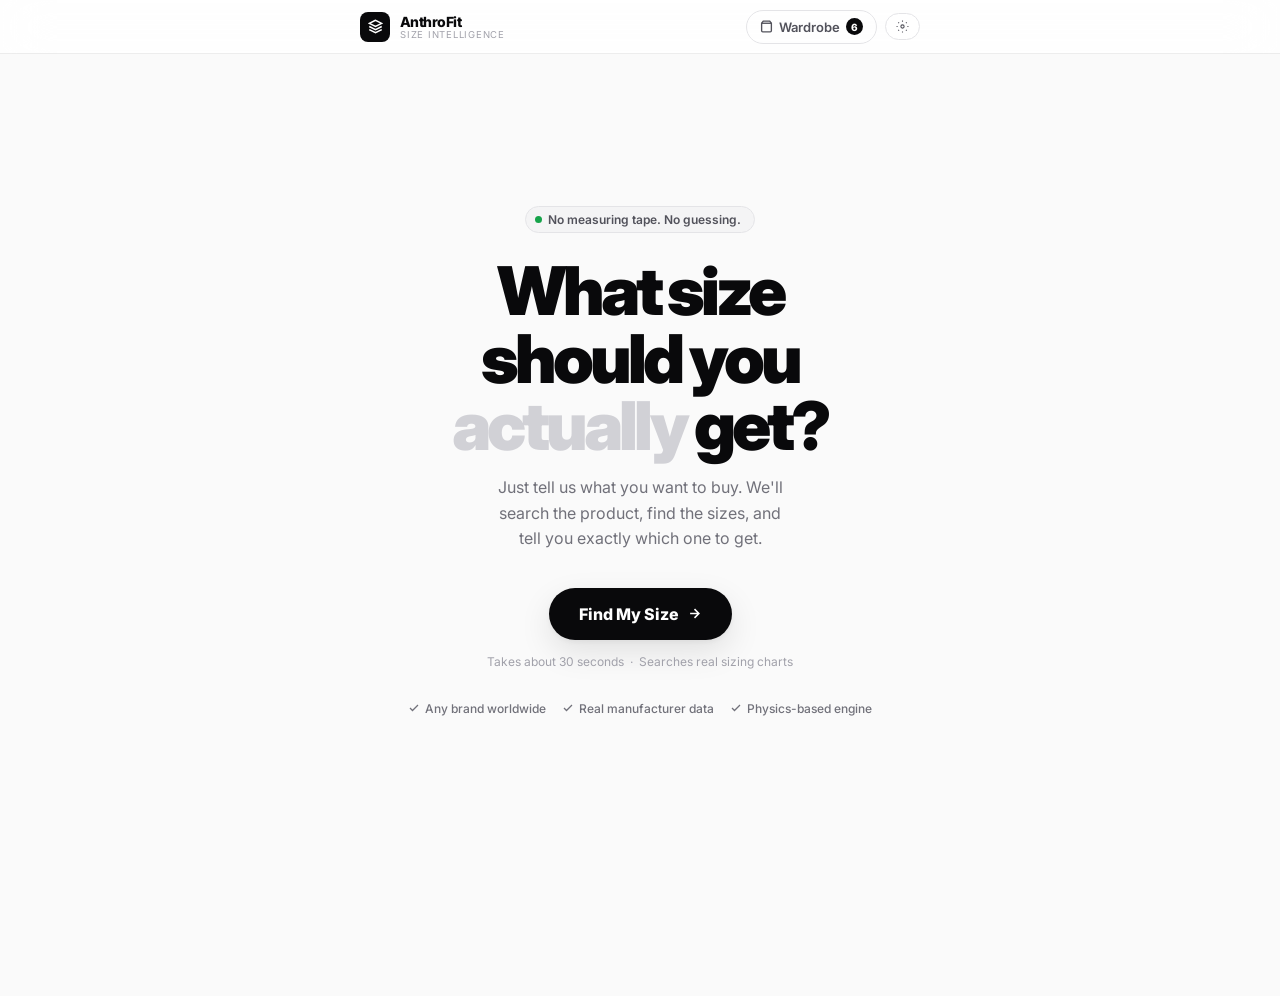
==== templates/questionnaire.html @ 0d57e8f5 "gg" ====
<!DOCTYPE html>
<html lang="en">
<head>
<meta charset="UTF-8">
<meta name="viewport" content="width=device-width,initial-scale=1,viewport-fit=cover">
<meta name="theme-color" content="#ffffff">
<title>AnthroFit</title>
<link rel="preconnect" href="https://fonts.googleapis.com">
<link rel="preconnect" href="https://fonts.gstatic.com" crossorigin>
<link href="https://fonts.googleapis.com/css2?family=Inter:opsz,wght@14..32,300;14..32,400;14..32,500;14..32,600;14..32,700;14..32,800;14..32,900&display=swap" rel="stylesheet">
<style>
/* ================================================================
   TOKENS
================================================================ */
:root {
  --w: #fff; --b: #09090b;
  --g50:#fafafa; --g100:#f4f4f5; --g150:#ebebed; --g200:#e4e4e7;
  --g300:#d1d1d6; --g400:#a1a1aa; --g500:#71717a;
  --g600:#52525b; --g700:#3f3f46; --g800:#27272a; --g900:#18181b;
  --green:#16a34a; --g50g:#f0fdf4; --g200g:#bbf7d0;
  --amber:#d97706; --g50a:#fffbeb;
  --red:#dc2626;   --g50r:#fef2f2;
  --blue:#2563eb;  --g50b:#eff6ff;
  --r4:4px; --r8:8px; --r12:12px; --r16:16px; --r20:20px; --r28:28px; --rpill:9999px;
  --sh1:0 1px 3px rgba(0,0,0,.06),0 1px 2px rgba(0,0,0,.04);
  --sh2:0 4px 12px rgba(0,0,0,.07),0 1px 3px rgba(0,0,0,.04);
  --sh3:0 12px 32px rgba(0,0,0,.1),0 2px 6px rgba(0,0,0,.05);
  --sh4:0 24px 56px rgba(0,0,0,.14),0 4px 12px rgba(0,0,0,.07);
  --ea:cubic-bezier(.4,0,.2,1);
  --spring:cubic-bezier(.34,1.56,.64,1);
}

/* ================================================================
   RESET
================================================================ */
*,*::before,*::after{box-sizing:border-box;margin:0;padding:0}
html{font-size:16px;height:100%}
body{
  font-family:'Inter',-apple-system,sans-serif;
  background:var(--g50); color:var(--b);
  -webkit-font-smoothing:antialiased; min-height:100%;
  overscroll-behavior:none; overflow-x:hidden;
}
button,input,select,textarea{font-family:inherit}

/* ================================================================
   NAV — ghost glass
================================================================ */
.nav{
  position:sticky;top:0;z-index:80;
  background:rgba(255,255,255,.82);
  backdrop-filter:saturate(200%) blur(24px);
  -webkit-backdrop-filter:saturate(200%) blur(24px);
  border-bottom:1px solid rgba(0,0,0,.07);
  height:54px; display:flex; align-items:center; padding:0 20px;
}
.nav-inner{width:100%;max-width:560px;margin:0 auto;display:flex;align-items:center;justify-content:space-between}
.brand{display:flex;align-items:center;gap:10px;cursor:pointer;-webkit-tap-highlight-color:transparent}
.brand-mark{
  width:30px;height:30px;background:var(--b);border-radius:8px;
  display:grid;place-items:center;
}
.brand-name{font-weight:800;font-size:14px;letter-spacing:-.04em;color:var(--b)}
.brand-sub{font-size:9.5px;color:var(--g400);letter-spacing:.08em;text-transform:uppercase;margin-top:-1px}

.nav-right{display:flex;align-items:center;gap:8px}
.btn-wardrobe{
  display:flex;align-items:center;gap:6px;height:34px;padding:0 13px;
  background:transparent;border:1px solid var(--g200);border-radius:var(--rpill);
  font-size:13px;font-weight:600;color:var(--g600);cursor:pointer;
  transition:all .14s;
}
.btn-wardrobe:hover{border-color:var(--g400);color:var(--b);background:var(--g50)}
.w-count{
  min-width:17px;height:17px;padding:0 5px;background:var(--b);color:#fff;
  border-radius:var(--rpill);font-size:10px;font-weight:800;
  display:inline-flex;align-items:center;justify-content:center;
}

/* ================================================================
   SLIDE ENGINE — horizontal push transitions
================================================================ */
.flow{
  position:relative; overflow:hidden;
  min-height:calc(100dvh - 54px);
}
.slide{
  position:absolute; inset:0;
  overflow-y:auto; overflow-x:hidden;
  padding:0 16px 96px;
  transition:transform .48s cubic-bezier(.32,.72,0,1), opacity .36s var(--ea);
  will-change:transform,opacity;
}
.slide.s-current{transform:translateX(0);opacity:1;position:relative;min-height:calc(100dvh - 54px)}
.slide.s-right  {transform:translateX(100%);opacity:0;pointer-events:none}
.slide.s-left   {transform:translateX(-28%);opacity:0;pointer-events:none}

/* Container centering */
.slide-inner{max-width:520px;margin:0 auto;padding-top:32px}

/* ================================================================
   HERO — Slide 0
================================================================ */
.hero{
  min-height:calc(100dvh - 54px);
  display:flex;flex-direction:column;
  justify-content:center;align-items:center;
  text-align:center;padding:48px 24px 80px;
}
.hero-badge{
  display:inline-flex;align-items:center;gap:6px;
  background:var(--g100);border:1px solid var(--g200);border-radius:var(--rpill);
  padding:5px 13px 5px 9px;font-size:12px;font-weight:600;color:var(--g600);
  margin-bottom:24px;
}
.hero-pulse{width:7px;height:7px;background:var(--green);border-radius:50%;animation:pulse 2s ease infinite}
@keyframes pulse{0%,100%{box-shadow:0 0 0 0 rgba(22,163,74,.4)}50%{box-shadow:0 0 0 6px rgba(22,163,74,0)}}

.hero-h{
  font-size:clamp(2.8rem,9vw,4.2rem);font-weight:900;
  letter-spacing:-.06em;line-height:1.0;color:var(--b);
  margin-bottom:16px;
}
.hero-h em{font-style:normal;color:var(--g300)}
.hero-sub{font-size:16px;color:var(--g500);line-height:1.6;max-width:300px;margin:0 auto 36px}

.btn-primary-lg{
  display:inline-flex;align-items:center;gap:8px;
  background:var(--b);color:#fff;border:none;border-radius:var(--rpill);
  padding:16px 30px;font-size:16px;font-weight:800;cursor:pointer;
  box-shadow:var(--sh3);
  transition:transform .14s var(--spring),box-shadow .14s;
}
.btn-primary-lg:hover{transform:translateY(-2px);box-shadow:var(--sh4)}
.btn-primary-lg:active{transform:scale(.97);box-shadow:var(--sh2)}

.hero-note{margin-top:14px;font-size:12px;color:var(--g400)}
.trust-row{display:flex;gap:16px;justify-content:center;margin-top:32px;flex-wrap:wrap}
.trust-item{display:flex;align-items:center;gap:5px;font-size:12px;color:var(--g500);font-weight:500}

/* ================================================================
   SECTION HEADER (no step numbers!)
================================================================ */
.sec-q{
  font-size:clamp(1.55rem,5.5vw,2rem);font-weight:800;
  letter-spacing:-.04em;line-height:1.2;color:var(--b);
  margin-bottom:8px;
}
.sec-hint{font-size:14px;color:var(--g500);line-height:1.5;margin-bottom:24px}

/* ================================================================
   INPUTS
================================================================ */
.url-wrap{position:relative;margin-bottom:12px}
.url-icon{position:absolute;left:13px;top:50%;transform:translateY(-50%);color:var(--g400);pointer-events:none}
.url-in{
  width:100%;height:52px;padding:0 44px 0 40px;
  border:1.5px solid var(--g200);border-radius:var(--r12);
  font-size:14px;color:var(--b);background:var(--w);outline:none;
  transition:border-color .14s,box-shadow .14s;
}
.url-in::placeholder{color:var(--g400)}
.url-in:focus{border-color:var(--b);box-shadow:0 0 0 3px rgba(9,9,11,.08)}
.url-clear{
  position:absolute;right:10px;top:50%;transform:translateY(-50%);
  width:26px;height:26px;background:var(--g100);border:none;border-radius:50%;
  display:none;place-items:center;cursor:pointer;color:var(--g500);
  transition:background .12s;
}
.url-clear:hover{background:var(--g200)}
.url-has-val .url-clear{display:grid}

.url-pill{
  display:none;align-items:center;gap:9px;
  background:var(--g50);border:1px solid var(--g200);border-radius:var(--r12);
  padding:10px 13px;margin-bottom:12px;
}
.url-pill.show{display:flex}
.url-fav{
  width:22px;height:22px;border-radius:6px;background:var(--g100);
  display:grid;place-items:center;font-size:13px;flex-shrink:0;overflow:hidden;
}
.url-domain{font-size:12px;font-weight:700;color:var(--b)}
.url-path{font-size:11px;color:var(--g400);white-space:nowrap;overflow:hidden;text-overflow:ellipsis}
.url-go{background:none;border:none;color:var(--blue);font-size:12px;font-weight:700;cursor:pointer;padding:0 4px;white-space:nowrap}

.field-lbl{font-size:12px;font-weight:700;color:var(--g700);margin-bottom:5px;display:block;letter-spacing:.01em}
.field-opt{font-size:11px;color:var(--g400);font-weight:500}
.lbl-row{display:flex;justify-content:space-between;align-items:center;margin-bottom:5px}

.txt-in{
  width:100%;height:46px;padding:0 13px;
  border:1.5px solid var(--g200);border-radius:var(--r8);
  font-size:14px;color:var(--b);background:var(--w);outline:none;
  transition:border-color .14s,box-shadow .14s;
}
.txt-in::placeholder{color:var(--g400)}
.txt-in:focus{border-color:var(--b);box-shadow:0 0 0 3px rgba(9,9,11,.08)}

.ig{margin-bottom:13px}
.ig2{display:grid;grid-template-columns:1fr 1fr;gap:10px;margin-bottom:13px}

/* ================================================================
   CAT + SIZE CHIPS
================================================================ */
.chip-row{display:flex;flex-wrap:wrap;gap:7px;margin-bottom:8px}
.chip{
  padding:8px 16px;border-radius:var(--rpill);
  border:1.5px solid var(--g200);background:var(--w);
  font-size:13px;font-weight:600;color:var(--g600);
  cursor:pointer;user-select:none;transition:all .12s;
  -webkit-tap-highlight-color:transparent;
}
.chip:hover{border-color:var(--g400);color:var(--b)}
.chip:active{transform:scale(.95)}
.chip.on{background:var(--b);border-color:var(--b);color:#fff}

.sz-add-row{display:flex;gap:7px;margin-top:8px}
.sz-add-in{
  flex:1;height:38px;padding:0 13px;border:1.5px solid var(--g200);
  border-radius:var(--rpill);font-size:13px;outline:none;
  transition:border-color .14s;background:var(--w);
}
.sz-add-in:focus{border-color:var(--b)}
.sz-add-btn{
  height:38px;padding:0 14px;background:var(--g100);
  border:1.5px solid var(--g200);border-radius:var(--rpill);
  font-size:13px;font-weight:700;cursor:pointer;color:var(--g700);
  transition:all .12s;white-space:nowrap;
}
.sz-add-btn:hover{border-color:var(--g400);background:var(--g150)}

/* ================================================================
   WARDROBE ANCHOR LIST — Slide 2
================================================================ */
.anchor-list{display:flex;flex-direction:column;gap:8px;margin-bottom:12px}

.anchor-card{
  display:flex;align-items:center;gap:12px;padding:14px;
  border:1.5px solid var(--g200);border-radius:var(--r16);
  background:var(--g50);cursor:pointer;position:relative;
  transition:border-color .14s,background .14s,box-shadow .14s;
  -webkit-tap-highlight-color:transparent;
}
.anchor-card:hover{border-color:var(--g400);background:var(--w)}
.anchor-card.sel{border-color:var(--b);background:var(--w);box-shadow:0 0 0 1px var(--b)}

.a-radio{
  width:20px;height:20px;border-radius:50%;border:2px solid var(--g300);
  display:grid;place-items:center;flex-shrink:0;transition:all .14s;
}
.anchor-card.sel .a-radio{background:var(--b);border-color:var(--b)}
.a-chk{display:none}
.anchor-card.sel .a-chk{display:block}

.a-info{flex:1;min-width:0}
.a-brand{font-size:10px;font-weight:700;color:var(--g400);text-transform:uppercase;letter-spacing:.05em}
.a-name{font-size:14px;font-weight:700;color:var(--b);line-height:1.3;white-space:nowrap;overflow:hidden;text-overflow:ellipsis}
.a-meta{font-size:11px;color:var(--g500);margin-top:1px}

.a-actions{display:flex;align-items:center;gap:4px;flex-shrink:0}
.a-size{
  font-size:12px;font-weight:800;padding:4px 9px;
  background:var(--g100);color:var(--g700);border-radius:6px;
  font-variant-numeric:tabular-nums;transition:all .14s;
}
.anchor-card.sel .a-size{background:var(--b);color:#fff}
.ic-btn{
  width:28px;height:28px;border-radius:var(--r8);border:none;
  background:transparent;cursor:pointer;color:var(--g400);
  display:grid;place-items:center;transition:all .14s;
}
.ic-btn:hover{background:var(--g100);color:var(--b)}
.ic-btn.del:hover{background:var(--g50r);color:var(--red)}

.add-anchor-btn{
  display:flex;align-items:center;justify-content:center;gap:8px;
  width:100%;padding:14px;border:1.5px dashed var(--g300);
  border-radius:var(--r16);background:none;cursor:pointer;
  font-size:14px;font-weight:600;color:var(--g500);
  transition:all .14s;
}
.add-anchor-btn:hover{border-color:var(--b);color:var(--b);background:var(--g50)}

.empty-closet{
  text-align:center;padding:24px 0;
}
.empty-icon{font-size:36px;margin-bottom:10px}
.empty-t{font-size:15px;font-weight:700;color:var(--g700);margin-bottom:5px}
.empty-s{font-size:13px;color:var(--g500)}

/* ================================================================
   PREFERENCE — Slide 3
================================================================ */
.pref-list{display:flex;flex-direction:column;gap:10px}
.pref-card{
  display:flex;align-items:flex-start;gap:14px;padding:18px 16px;
  border:1.5px solid var(--g200);border-radius:var(--r16);
  background:var(--g50);cursor:pointer;
  transition:all .14s; -webkit-tap-highlight-color:transparent;
}
.pref-card:hover{border-color:var(--g400);background:var(--w)}
.pref-card.sel{border-color:var(--b);background:var(--w);box-shadow:0 0 0 1px var(--b)}
.p-radio{
  width:20px;height:20px;border-radius:50%;border:2px solid var(--g300);
  flex-shrink:0;margin-top:2px;display:grid;place-items:center;
  transition:all .14s;
}
.pref-card.sel .p-radio{background:var(--b);border-color:var(--b)}
.p-dot{width:8px;height:8px;border-radius:50%;background:#fff;display:none}
.pref-card.sel .p-dot{display:block}
.p-title{font-size:15px;font-weight:800;color:var(--b);margin-bottom:4px}
.p-desc{font-size:13px;color:var(--g500);line-height:1.45}

/* ================================================================
   RESULT — Slide 4
================================================================ */
.res-card{
  background:var(--w);border:1px solid var(--g200);
  border-radius:var(--r28);box-shadow:var(--sh3);overflow:hidden;
  margin-bottom:12px;
}

.res-top{padding:26px 24px 22px;border-bottom:1px solid var(--g100)}

.res-confirm{
  display:inline-flex;align-items:center;gap:6px;
  background:var(--g50g);border:1px solid var(--g200g);border-radius:var(--rpill);
  padding:5px 12px;font-size:12px;font-weight:700;color:var(--green);
  margin-bottom:16px;
}
.res-dot{width:6px;height:6px;background:var(--green);border-radius:50%}

.res-size-row{display:flex;align-items:flex-end;gap:14px;margin-bottom:12px}
.res-sz{
  font-size:clamp(3.8rem,14vw,5.5rem);font-weight:900;
  letter-spacing:-.05em;line-height:1;color:var(--b);
}
.res-match{
  display:flex;flex-direction:column;align-items:center;
  background:var(--g50g);border:1px solid var(--g200g);
  border-radius:var(--r12);padding:8px 13px;margin-bottom:6px;
}
.res-pct{font-size:20px;font-weight:900;color:var(--green);line-height:1}
.res-pct-l{font-size:10px;font-weight:700;color:var(--green);text-transform:uppercase;letter-spacing:.07em;margin-top:1px}

.res-verdict{font-size:16px;color:var(--g600);line-height:1.55}
.res-verdict strong{color:var(--b);font-weight:700}
.res-anchor{
  display:inline-flex;align-items:center;gap:5px;margin-top:10px;
  background:var(--g100);border-radius:var(--rpill);
  padding:4px 10px;font-size:12px;color:var(--g600);font-weight:600;
}

/* Breakdown */
.bk{padding:18px 24px}
.bk-head{font-size:11px;font-weight:700;color:var(--g400);text-transform:uppercase;letter-spacing:.1em;margin-bottom:12px}
.bk-row{
  display:flex;justify-content:space-between;align-items:flex-start;
  padding:11px 0;border-bottom:1px solid var(--g100);
}
.bk-row:last-child{border-bottom:none}
.bk-left{flex:1}
.bk-zone{font-size:14px;font-weight:700;color:var(--b)}
.bk-asmt{font-size:13px;color:var(--g500);font-weight:500}
.bk-note{font-size:12px;color:var(--g400);margin-top:3px;line-height:1.4}
.bk-delta{
  font-size:12px;font-weight:700;padding:3px 10px;border-radius:6px;
  white-space:nowrap;margin-left:12px;flex-shrink:0;
  font-variant-numeric:tabular-nums;
}
.dn{background:var(--g100);color:var(--g700)}
.dp{background:var(--g50g);color:var(--green)}
.dm{background:var(--g50a);color:var(--amber)}
.dr{background:var(--g50r);color:var(--red)}

/* Risk strip */
.risk-strip{
  margin:0 24px 18px;display:flex;align-items:center;justify-content:space-between;
  background:var(--g50);border:1px solid var(--g200);border-radius:var(--r12);padding:12px 15px;
}
.risk-lbl{font-size:13px;color:var(--g600);display:flex;align-items:center;gap:8px}
.risk-base{font-size:12px;color:var(--g400);text-decoration:line-through}
.risk-val{font-size:16px;font-weight:900;color:var(--green)}

/* Product link */
.prod-link{
  margin:0 24px 18px;display:flex;align-items:center;gap:11px;
  background:var(--g50b);border:1px solid #bfdbfe;border-radius:var(--r12);padding:13px 15px;
}
.prod-link-txt{flex:1;font-size:13px;color:var(--g600)}
.prod-link-txt strong{color:var(--b);font-weight:700;display:block;margin-bottom:1px}
.order-btn{
  padding:9px 15px;background:var(--b);color:#fff;border:none;border-radius:var(--rpill);
  font-size:13px;font-weight:800;cursor:pointer;white-space:nowrap;transition:opacity .14s;
}
.order-btn:hover{opacity:.88}

/* CTAs */
.res-ctas{padding:0 24px 24px;display:flex;flex-direction:column;gap:8px}
.btn-main{
  width:100%;padding:16px;background:var(--b);color:#fff;border:none;
  border-radius:var(--rpill);font-size:16px;font-weight:800;cursor:pointer;
  display:flex;align-items:center;justify-content:center;gap:8px;
  transition:opacity .14s,transform .12s;
}
.btn-main:hover{opacity:.9}
.btn-main:active{transform:scale(.98)}
.btn-ghost{
  width:100%;padding:13px;background:var(--w);color:var(--b);
  border:1.5px solid var(--g200);border-radius:var(--rpill);
  font-size:14px;font-weight:700;cursor:pointer;
  transition:border-color .14s,background .14s;
}
.btn-ghost:hover{border-color:var(--g400);background:var(--g50)}

/* ================================================================
   WARDROBE PAGE — Slide 5
================================================================ */
.wrd-hdr{display:flex;align-items:flex-start;justify-content:space-between;padding-top:0;margin-bottom:20px}
.wrd-t{font-size:22px;font-weight:800;letter-spacing:-.04em}
.wrd-ct{font-size:13px;color:var(--g500);margin-top:2px}
.btn-sm{
  display:inline-flex;align-items:center;gap:6px;
  height:36px;padding:0 14px;background:var(--b);color:#fff;
  border:none;border-radius:var(--rpill);font-size:13px;font-weight:700;cursor:pointer;
  transition:opacity .14s;flex-shrink:0;
}
.btn-sm:hover{opacity:.88}

.filter-row{display:flex;gap:6px;margin-bottom:16px;overflow-x:auto}
.filter-row::-webkit-scrollbar{display:none}
.filter-chip{
  height:32px;padding:0 14px;border-radius:var(--rpill);
  border:1.5px solid var(--g200);background:var(--w);
  font-size:13px;font-weight:600;color:var(--g600);cursor:pointer;white-space:nowrap;
  transition:all .12s;
}
.filter-chip:hover{border-color:var(--g400);color:var(--b)}
.filter-chip.on{background:var(--b);border-color:var(--b);color:#fff}

.wrd-list{display:flex;flex-direction:column;gap:8px}
.wrd-item{
  display:flex;align-items:center;gap:12px;
  background:var(--w);border:1px solid var(--g200);border-radius:var(--r16);
  padding:14px;box-shadow:var(--sh1);
  transition:transform .2s var(--spring),opacity .2s;
}
.wrd-item.removing{transform:translateX(32px);opacity:0}
.wrd-cat-icon{
  width:38px;height:38px;border-radius:var(--r8);background:var(--g100);
  display:grid;place-items:center;font-size:18px;flex-shrink:0;
}
.wrd-info{flex:1;min-width:0}
.wrd-brand{font-size:10px;font-weight:700;color:var(--g400);text-transform:uppercase;letter-spacing:.05em}
.wrd-name{font-size:14px;font-weight:700;color:var(--b)}
.wrd-meta{font-size:12px;color:var(--g500);margin-top:1px}
.wrd-acts{display:flex;gap:2px;flex-shrink:0}

.wrd-empty{text-align:center;padding:40px 0}

/* ================================================================
   BOTTOM CONTINUE BAR — floats above content
================================================================ */
.btm-bar{
  position:fixed;bottom:0;left:0;right:0;z-index:70;
  background:rgba(255,255,255,.9);
  backdrop-filter:blur(20px) saturate(180%);
  border-top:1px solid var(--g200);
  padding:10px 16px max(16px,env(safe-area-inset-bottom));
  display:none;
}
.btm-bar.show{display:block}
.btm-inner{max-width:520px;margin:0 auto;display:flex;gap:8px}

.btn-back{
  height:52px;width:52px;background:var(--g100);border:none;border-radius:50%;
  cursor:pointer;color:var(--g600);display:grid;place-items:center;flex-shrink:0;
  transition:background .14s,color .14s;
}
.btn-back:hover{background:var(--g200);color:var(--b)}
.btn-continue{
  flex:1;height:52px;background:var(--b);color:#fff;border:none;
  border-radius:var(--rpill);font-size:15px;font-weight:800;cursor:pointer;
  display:flex;align-items:center;justify-content:center;gap:8px;
  transition:opacity .14s,transform .12s;
}
.btn-continue:hover{opacity:.9}
.btn-continue:active{transform:scale(.98)}
.btn-continue:disabled{opacity:.35;cursor:not-allowed;transform:none}
.spinner{width:16px;height:16px;border:2.5px solid rgba(255,255,255,.3);border-top-color:#fff;border-radius:50%;animation:spin .7s linear infinite}
@keyframes spin{to{transform:rotate(360deg)}}

/* ================================================================
   MODAL SHEET
================================================================ */
.modal-bg{
  position:fixed;inset:0;z-index:200;
  background:rgba(0,0,0,.42);backdrop-filter:blur(8px);
  display:flex;align-items:flex-end;justify-content:center;
  opacity:0;transition:opacity .25s;pointer-events:none;
}
.modal-bg.open{opacity:1;pointer-events:all}
.modal{
  background:var(--w);width:100%;border-radius:24px 24px 0 0;
  max-height:92dvh;overflow-y:auto;
  padding:0 20px max(24px,env(safe-area-inset-bottom));
  transform:translateY(100%);transition:transform .34s cubic-bezier(.32,0,.67,0);
  overscroll-behavior:contain;
}
.modal-bg.open .modal{transform:translateY(0)}
@media(min-width:580px){
  .modal-bg{align-items:center}
  .modal{border-radius:var(--r28);max-width:440px;max-height:90dvh;padding:0 28px 28px;transform:scale(.94) translateY(12px)}
  .modal-bg.open .modal{transform:scale(1) translateY(0)}
}
.modal-handle{width:36px;height:4px;background:var(--g200);border-radius:var(--rpill);margin:14px auto 22px}
.modal-t{font-size:20px;font-weight:800;letter-spacing:-.04em;margin-bottom:4px}
.modal-s{font-size:13px;color:var(--g500);margin-bottom:20px;line-height:1.4}
.modal-in{
  width:100%;height:46px;padding:0 13px;
  border:1.5px solid var(--g200);border-radius:var(--r8);
  font-size:15px;color:var(--b);outline:none;background:var(--w);
  transition:border-color .14s,box-shadow .14s;
}
.modal-in:focus{border-color:var(--b);box-shadow:0 0 0 3px rgba(9,9,11,.08)}
.modal-sel{
  width:100%;height:46px;padding:0 13px;
  border:1.5px solid var(--g200);border-radius:var(--r8);
  font-size:15px;color:var(--b);outline:none;background:var(--w);
  -webkit-appearance:none;cursor:pointer;transition:border-color .14s;
}
.modal-sel:focus{border-color:var(--b)}
.m2{display:grid;grid-template-columns:1fr 1fr;gap:12px;margin-bottom:14px}
.mf{margin-bottom:14px}
.m-acts{display:flex;flex-direction:column;gap:8px;margin-top:18px}
.m-save{
  width:100%;height:52px;background:var(--b);color:#fff;border:none;
  border-radius:var(--rpill);font-size:16px;font-weight:800;cursor:pointer;transition:opacity .14s;
}
.m-save:hover{opacity:.9}
.m-cancel{
  width:100%;height:46px;background:transparent;color:var(--g500);
  border:1.5px solid var(--g200);border-radius:var(--rpill);
  font-size:14px;font-weight:600;cursor:pointer;transition:all .14s;
}
.m-cancel:hover{color:var(--b);border-color:var(--g400)}

/* ================================================================
   SNACKBAR
================================================================ */
.snack{
  position:fixed;bottom:80px;left:50%;z-index:300;
  transform:translateX(-50%) translateY(10px);
  background:var(--g900);color:#fff;
  padding:11px 16px 11px 14px;border-radius:var(--rpill);
  display:flex;align-items:center;gap:10px;
  font-size:13px;font-weight:500;box-shadow:var(--sh4);
  opacity:0;transition:all .2s var(--ea);pointer-events:none;white-space:nowrap;
}
.snack.on{opacity:1;transform:translateX(-50%) translateY(0);pointer-events:all}
.snack-undo{
  background:rgba(255,255,255,.18);border:none;color:#fff;
  padding:4px 11px;border-radius:var(--rpill);font-size:12px;font-weight:700;
  cursor:pointer;transition:background .12s;
}
.snack-undo:hover{background:rgba(255,255,255,.3)}


/* ================================================================
   MISC
================================================================ */
@keyframes shakex{0%,100%{transform:translateX(0)}25%{transform:translateX(-7px)}75%{transform:translateX(7px)}}
.shake{animation:shakex .3s ease}
.dimmer{color:var(--g500)}

@media(prefers-reduced-motion:reduce){
  .slide{transition:none}
  .btn-primary-lg,.btn-continue{transition:none}
}
/* ================================================================
   AI LOOKUP COMPONENTS
================================================================ */
.ai-lookup-status{
  display:flex; align-items:center; gap:14px;
  padding:16px 18px; background:var(--g100); border-radius:var(--r12);
  margin-top:18px;
}
.ai-lookup-spinner{
  width:20px; height:20px; border:2.5px solid var(--g200);
  border-top-color:var(--b); border-radius:50%;
  animation:aispin .7s linear infinite; flex-shrink:0;
}
@keyframes aispin{to{transform:rotate(360deg)}}
.ai-lookup-title{font-size:13px; font-weight:600; color:var(--b)}
.ai-lookup-sub{font-size:11.5px; color:var(--g500); margin-top:2px}

.ai-product-card{
  margin-top:18px; padding:18px 20px; background:var(--w);
  border:1px solid var(--g200); border-radius:var(--r12);
  animation:fadeSlideUp .35s var(--ea) both;
}
@keyframes fadeSlideUp{from{opacity:0;transform:translateY(10px)}to{opacity:1;transform:none}}
.ai-product-header{display:flex; justify-content:space-between; align-items:flex-start; gap:12px}
.ai-product-brand{font-size:11px; font-weight:700; text-transform:uppercase; letter-spacing:.04em; color:var(--g500)}
.ai-product-name{font-size:15px; font-weight:600; color:var(--b); margin-top:2px}
.ai-product-meta{display:flex; flex-direction:column; align-items:flex-end; gap:4px; flex-shrink:0}
.ai-product-cat{
  font-size:10.5px; font-weight:600; text-transform:uppercase; letter-spacing:.04em;
  padding:3px 8px; border-radius:var(--rpill); background:var(--g100); color:var(--g600);
}
.ai-product-price{font-size:12.5px; font-weight:600; color:var(--b)}
.ai-product-sizes{
  display:flex; flex-wrap:wrap; gap:6px; margin-top:14px;
}
.ai-product-sizes .sz-tag{
  font-size:11.5px; font-weight:500; padding:4px 10px;
  border-radius:var(--rpill); background:var(--g100); color:var(--g700);
}
.ai-product-fit{font-size:11.5px; color:var(--g500); margin-top:10px}

.manual-toggle{
  display:block; width:100%; margin-top:16px; padding:10px;
  background:none; border:none; color:var(--g400);
  font-size:12px; font-weight:500; cursor:pointer;
  transition:color .15s;
}
.manual-toggle:hover{color:var(--b)}

/* API Key Settings */
.settings-overlay{
  position:fixed; inset:0; z-index:9999;
  background:rgba(0,0,0,.45); backdrop-filter:blur(8px);
  display:flex; align-items:center; justify-content:center;
  opacity:0; transition:opacity .25s var(--ea); pointer-events:none;
}
.settings-overlay.open{opacity:1; pointer-events:auto}
.settings-card{
  background:var(--w); border-radius:var(--r16); padding:32px 28px;
  width:min(420px, calc(100vw - 40px)); box-shadow:var(--sh4);
  transform:translateY(12px) scale(.97); transition:transform .3s var(--spring);
}
.settings-overlay.open .settings-card{transform:none}
.settings-title{font-size:16px; font-weight:700; color:var(--b)}
.settings-desc{font-size:13px; color:var(--g500); margin-top:6px; line-height:1.5}
.settings-label{display:block; font-size:12px; font-weight:600; color:var(--g600); margin-top:20px; margin-bottom:6px}
.settings-input{
  width:100%; padding:10px 14px; border:1px solid var(--g200); border-radius:var(--r8);
  font-size:14px; outline:none; transition:border-color .15s;
}
.settings-input:focus{border-color:var(--b)}
.settings-input::placeholder{color:var(--g400)}
.settings-actions{display:flex; gap:10px; margin-top:22px; justify-content:flex-end}
.settings-btn{
  padding:9px 20px; border-radius:var(--r8); font-size:13px; font-weight:600;
  border:none; cursor:pointer; transition:all .15s;
}
.settings-btn-primary{background:var(--b); color:var(--w)}
.settings-btn-primary:hover{background:var(--g800)}
.settings-btn-ghost{background:none; color:var(--g500)}
.settings-btn-ghost:hover{color:var(--b)}
.settings-error{font-size:12px; color:var(--red); margin-top:8px; display:none}
.settings-ok{font-size:12px; color:var(--green); margin-top:8px; display:none}

/* Settings gear in nav */
.btn-settings{
  display:flex; align-items:center; gap:5px;
  padding:6px 10px; border:1px solid var(--g200); border-radius:var(--rpill);
  background:var(--w); font-size:11.5px; font-weight:500; color:var(--g600);
  cursor:pointer; transition:all .15s;
}
.btn-settings:hover{border-color:var(--g400); color:var(--b)}

</style>
</head>
<body>

<!-- ── NAV ── -->
<nav class="nav">
  <div class="nav-inner">
    <div class="brand" id="brandLink">
      <div class="brand-mark">
        <svg width="15" height="15" viewBox="0 0 24 24" fill="none" stroke="#fff" stroke-width="2.5">
          <path d="M12 2L2 7l10 5 10-5-10-5zM2 17l10 5 10-5M2 12l10 5 10-5"/>
        </svg>
      </div>
      <div>
        <div class="brand-name">AnthroFit</div>
        <div class="brand-sub">Size Intelligence</div>
      </div>
    </div>
    <div class="nav-right">
      <button class="btn-wardrobe" id="wardrobeNavBtn">
        <svg width="13" height="13" viewBox="0 0 24 24" fill="none" stroke="currentColor" stroke-width="2.5">
          <path d="M6 2 3 6v14a2 2 0 0 0 2 2h14a2 2 0 0 0 2-2V6l-3-4Z"/>
          <line x1="3" x2="21" y1="6" y2="6"/>
        </svg>
        Wardrobe
        <span class="w-count" id="wCount">0</span>
      </button>
      <button class="btn-settings" id="settingsNavBtn" onclick="openSettings()" title="API Key Settings">
        <svg width="13" height="13" viewBox="0 0 24 24" fill="none" stroke="currentColor" stroke-width="2">
          <circle cx="12" cy="12" r="3"/><path d="M12 1v2M12 21v2M4.22 4.22l1.42 1.42M18.36 18.36l1.42 1.42M1 12h2M21 12h2M4.22 19.78l1.42-1.42M18.36 5.64l1.42-1.42"/>
        </svg>
      </button>
    </div>
  </div>
</nav>

<!-- API Key Settings Modal -->
<div class="settings-overlay" id="settingsOverlay" onclick="if(event.target===this)closeSettings()">
  <div class="settings-card">
    <div class="settings-title">Settings</div>
    <div class="settings-desc">Enter your Google AI Studio API key to enable intelligent product search. Your key is stored locally and never sent to our servers.</div>
    <label class="settings-label">API Key</label>
    <input class="settings-input" id="apiKeyInput" type="password" placeholder="AIza..." autocomplete="off">
    <div class="settings-error" id="settingsError"></div>
    <div class="settings-ok" id="settingsOk">Key saved successfully</div>
    <div class="settings-actions">
      <button class="settings-btn settings-btn-ghost" onclick="closeSettings()">Cancel</button>
      <button class="settings-btn settings-btn-primary" onclick="saveApiKey()">Save Key</button>
    </div>
  </div>
</div>

<!-- ══════ FLOW ══════ -->
<div class="flow" id="flow">

  <!-- SLIDE 0: HOME -->
  <div class="slide s-current" id="s0">
    <div class="hero">
      <div class="hero-badge">
        <span class="hero-pulse"></span>
        No measuring tape. No guessing.
      </div>
      <h1 class="hero-h">What size<br>should you<br><em>actually</em> get?</h1>
      <p class="hero-sub">Just tell us what you want to buy. We'll search the product, find the sizes, and tell you exactly which one to get.</p>
      <button class="btn-primary-lg" id="startBtn">
        Find My Size
        <svg width="15" height="15" viewBox="0 0 24 24" fill="none" stroke="currentColor" stroke-width="2.5"><path d="M5 12h14M12 5l7 7-7 7"/></svg>
      </button>
      <p class="hero-note">Takes about 30 seconds &nbsp;·&nbsp; Searches real sizing charts</p>
      <div class="trust-row">
        <span class="trust-item"><svg width="12" height="12" viewBox="0 0 24 24" fill="none" stroke="currentColor" stroke-width="2.5"><polyline points="20 6 9 17 4 12"/></svg>Any brand worldwide</span>
        <span class="trust-item"><svg width="12" height="12" viewBox="0 0 24 24" fill="none" stroke="currentColor" stroke-width="2.5"><polyline points="20 6 9 17 4 12"/></svg>Real manufacturer data</span>
        <span class="trust-item"><svg width="12" height="12" viewBox="0 0 24 24" fill="none" stroke="currentColor" stroke-width="2.5"><polyline points="20 6 9 17 4 12"/></svg>Physics-based engine</span>
      </div>
    </div>
  </div>

  <!-- SLIDE 1: PRODUCT SEARCH -->
  <div class="slide s-right" id="s1">
    <div class="slide-inner">
      <h2 class="sec-q">What are you trying to buy?</h2>
      <p class="sec-hint">Type the product name and brand. We'll look up the exact sizing chart for you.</p>

      <!-- Search -->
      <div class="ig">
        <span class="field-lbl">Product Search</span>
        <div class="url-wrap" id="searchWrap">
          <span class="url-icon">
            <svg width="15" height="15" viewBox="0 0 24 24" fill="none" stroke="currentColor" stroke-width="2">
              <circle cx="11" cy="11" r="8"/><line x1="21" y1="21" x2="16.65" y2="16.65"/>
            </svg>
          </span>
          <input class="url-in" type="text" id="searchIn" placeholder="Nike Club Fleece Hoodie, Uniqlo AIRism T-Shirt..." autocomplete="off" autocorrect="off">
        </div>
      </div>

      <!-- URL (optional) -->
      <div class="ig">
        <div class="lbl-row"><span class="field-lbl">Product Link</span><span class="field-opt">Optional</span></div>
        <div class="url-wrap" id="urlWrap">
          <span class="url-icon">
            <svg width="15" height="15" viewBox="0 0 24 24" fill="none" stroke="currentColor" stroke-width="2">
              <path d="M10 13a5 5 0 0 0 7.54.54l3-3a5 5 0 0 0-7.07-7.07l-1.72 1.71"/>
              <path d="M14 11a5 5 0 0 0-7.54-.54l-3 3a5 5 0 0 0 7.07 7.07l1.71-1.71"/>
            </svg>
          </span>
          <input class="url-in" type="url" id="urlIn" placeholder="https://cos.com/en_gbp/men/..." autocomplete="off" autocorrect="off" autocapitalize="off" oninput="onUrl(this)">
          <button class="url-clear" id="urlClear" onclick="clearUrl()">
            <svg width="11" height="11" viewBox="0 0 24 24" fill="none" stroke="currentColor" stroke-width="2.5"><line x1="18" y1="6" x2="6" y2="18"/><line x1="6" y1="6" x2="18" y2="18"/></svg>
          </button>
        </div>
        <div class="url-pill" id="urlPill">
          <div class="url-fav" id="urlFav">*</div>
          <div style="flex:1;min-width:0">
            <div class="url-domain" id="urlDomain">--</div>
            <div class="url-path" id="urlPath">--</div>
          </div>
          <button class="url-go" onclick="openUrl()">Open</button>
        </div>
      </div>

      <!-- AI Lookup Status (hidden by default) -->
      <div class="ai-lookup-status" id="aiStatus" style="display:none">
        <div class="ai-lookup-spinner"></div>
        <div class="ai-lookup-text">
          <div class="ai-lookup-title" id="aiStatusTitle">Searching product database...</div>
          <div class="ai-lookup-sub" id="aiStatusSub">Looking up sizing charts</div>
        </div>
      </div>

      <!-- AI Result Preview (shown after successful lookup) -->
      <div class="ai-product-card" id="aiProductCard" style="display:none">
        <div class="ai-product-header">
          <div>
            <div class="ai-product-brand" id="aiProductBrand"></div>
            <div class="ai-product-name" id="aiProductName"></div>
          </div>
          <div class="ai-product-meta">
            <span class="ai-product-cat" id="aiProductCat"></span>
            <span class="ai-product-price" id="aiProductPrice"></span>
          </div>
        </div>
        <div class="ai-product-sizes" id="aiProductSizes"></div>
        <div class="ai-product-fit" id="aiProductFit"></div>
      </div>

      <!-- Fallback manual fields (hidden behind "Enter manually" toggle) -->
      <div id="manualFields" style="display:none">
        <div class="ig2">
          <div><span class="field-lbl">Brand</span><input class="txt-in" type="text" id="pBrand" placeholder="COS, Zara, Nike..." autocomplete="off"></div>
          <div><span class="field-lbl">Item Name</span><input class="txt-in" type="text" id="pName" placeholder="Heavyweight Tee..." autocomplete="off"></div>
        </div>
        <div class="ig">
          <span class="field-lbl">Category</span>
          <div class="chip-row" id="catChips">
            <div class="chip on" data-cat="tops">Tops</div>
            <div class="chip" data-cat="bottoms">Bottoms</div>
            <div class="chip" data-cat="outerwear">Outerwear</div>
            <div class="chip" data-cat="knitwear">Knitwear</div>
          </div>
        </div>
      </div>
      <button class="manual-toggle" id="manualToggle" onclick="toggleManual()">Enter details manually instead</button>
    </div>
  </div>

  <!-- SLIDE 1b: SIZES -->
  <div class="slide s-right" id="s1b">
    <div class="slide-inner">
      <h2 class="sec-q">What sizes does it come in?</h2>
      <p class="sec-hint">Tap the sizes this product offers. We'll work out which one fits you best.</p>
      <div class="chip-row" id="sizeChips">
        <div class="chip" data-sz="XS">XS</div>
        <div class="chip on" data-sz="S">S</div>
        <div class="chip on" data-sz="M">M</div>
        <div class="chip on" data-sz="L">L</div>
        <div class="chip" data-sz="XL">XL</div>
        <div class="chip" data-sz="XXL">XXL</div>
      </div>
      <div class="sz-add-row">
        <input class="sz-add-in" id="szAddIn" type="text" placeholder="Other sizes (29, 32×32, …)" autocomplete="off">
        <button class="sz-add-btn" onclick="addSz()">+ Add</button>
      </div>
    </div>
  </div>

  <!-- SLIDE 2: ANCHOR -->
  <div class="slide s-right" id="s2">
    <div class="slide-inner">
      <h2 class="sec-q">Which piece fits you perfectly?</h2>
      <p class="sec-hint">Pick a garment you already own and love the fit of. We'll use its cut pattern as a reference.</p>
      <div class="anchor-list" id="anchorList"></div>
      <button class="add-anchor-btn" id="addAnchorBtn" onclick="openModal(null)">
        <svg width="15" height="15" viewBox="0 0 24 24" fill="none" stroke="currentColor" stroke-width="2.5"><line x1="12" y1="5" x2="12" y2="19"/><line x1="5" y1="12" x2="19" y2="12"/></svg>
        Add a garment from my wardrobe
      </button>
    </div>
  </div>

  <!-- SLIDE 3: PREFERENCE -->
  <div class="slide s-right" id="s3">
    <div class="slide-inner">
      <h2 class="sec-q">How should this piece feel on?</h2>
      <p class="sec-hint">This shifts the tolerance calculation to match your preferred drape.</p>
      <div class="pref-list">
        <div class="pref-card" data-pref="fitted" onclick="selPref(this)">
          <div class="p-radio"><div class="p-dot"></div></div>
          <div>
            <div class="p-title">Sharp & Fitted</div>
            <div class="p-desc">Close to the body. Structured, tailored silhouette. Best for formal or office wear.</div>
          </div>
        </div>
        <div class="pref-card sel" data-pref="true_to_anchor" onclick="selPref(this)">
          <div class="p-radio"><div class="p-dot"></div></div>
          <div>
            <div class="p-title">True to My Anchor</div>
            <div class="p-desc">Exactly the same volume and drape as the garment you picked — the most accurate result.</div>
          </div>
        </div>
        <div class="pref-card" data-pref="relaxed" onclick="selPref(this)">
          <div class="p-radio"><div class="p-dot"></div></div>
          <div>
            <div class="p-title">Relaxed & Oversized</div>
            <div class="p-desc">Extra ease throughout. For layering, streetwear, or a deliberately loose silhouette.</div>
          </div>
        </div>
      </div>
    </div>
  </div>

  <!-- SLIDE 4: RESULT -->
  <div class="slide s-right" id="s4">
    <div class="slide-inner" style="padding-bottom:24px">
      <div class="res-card" id="resCard"></div>
    </div>
  </div>

  <!-- SLIDE 5: WARDROBE -->
  <div class="slide s-right" id="s5">
    <div class="slide-inner">
      <div class="wrd-hdr">
        <div>
          <div class="wrd-t">My Wardrobe</div>
          <div class="wrd-ct" id="wrdCount">0 saved pieces</div>
        </div>
        <button class="btn-sm" onclick="openModal(null)">
          <svg width="13" height="13" viewBox="0 0 24 24" fill="none" stroke="currentColor" stroke-width="2.5"><line x1="12" y1="5" x2="12" y2="19"/><line x1="5" y1="12" x2="19" y2="12"/></svg>
          Add
        </button>
      </div>
      <div class="filter-row" id="filterRow">
        <button class="filter-chip on" data-f="all" onclick="doFilter('all',this)">All</button>
        <button class="filter-chip" data-f="tops" onclick="doFilter('tops',this)">Tops</button>
        <button class="filter-chip" data-f="bottoms" onclick="doFilter('bottoms',this)">Bottoms</button>
        <button class="filter-chip" data-f="outerwear" onclick="doFilter('outerwear',this)">Outerwear</button>
        <button class="filter-chip" data-f="knitwear" onclick="doFilter('knitwear',this)">Knitwear</button>
      </div>
      <div class="wrd-list" id="wrdList"></div>
      <div class="wrd-empty" id="wrdEmpty" style="display:none">
        <div style="font-size:38px;margin-bottom:10px">👕</div>
        <div style="font-size:16px;font-weight:700;margin-bottom:6px">Your wardrobe is empty</div>
        <div style="font-size:14px;color:var(--g500);margin-bottom:18px">Add garments that fit you well to use as sizing anchors.</div>
        <button class="btn-sm" onclick="openModal(null)">Add your first piece</button>
      </div>
    </div>
  </div>

</div><!-- /flow -->

<!-- ── BOTTOM BAR ── -->
<div class="btm-bar" id="btmBar">
  <div class="btm-inner">
    <button class="btn-back" id="btnBack" onclick="goBack()">
      <svg width="17" height="17" viewBox="0 0 24 24" fill="none" stroke="currentColor" stroke-width="2.5"><path d="M19 12H5M12 5l-7 7 7 7"/></svg>
    </button>
    <button class="btn-continue" id="btnCont" onclick="goNext()">
      <span id="contLabel">Continue</span>
      <svg id="contArrow" width="16" height="16" viewBox="0 0 24 24" fill="none" stroke="currentColor" stroke-width="2.5"><path d="M5 12h14M12 5l7 7-7 7"/></svg>
    </button>
  </div>
</div>

<!-- ── MODAL ── -->
<div class="modal-bg" id="modalBg" onclick="bgClick(event)">
  <div class="modal" id="modalEl">
    <div class="modal-handle"></div>
    <div class="modal-t" id="mTitle">Add Garment</div>
    <div class="modal-s" id="mSub">A piece from your wardrobe that fits you well.</div>
    <div class="m2">
      <div class="mf"><label class="field-lbl" for="mBrand">Brand</label><input class="modal-in" type="text" id="mBrand" placeholder="Uniqlo"></div>
      <div class="mf"><label class="field-lbl" for="mSz">Tag Size</label><input class="modal-in" type="text" id="mSz" placeholder="M or 32×32"></div>
    </div>
    <div class="mf"><label class="field-lbl" for="mModel">Item Name</label><input class="modal-in" type="text" id="mModel" placeholder="AIRism Oversized T-Shirt"></div>
    <div class="m2">
      <div class="mf"><label class="field-lbl" for="mCat">Category</label>
        <select class="modal-sel" id="mCat">
          <option value="tops">Tops / Shirts</option>
          <option value="bottoms">Bottoms / Denim</option>
          <option value="outerwear">Outerwear</option>
          <option value="knitwear">Knitwear</option>
        </select>
      </div>
      <div class="mf"><label class="field-lbl" for="mColor">Colour</label><input class="modal-in" type="text" id="mColor" placeholder="Black"></div>
    </div>
    <div class="mf"><label class="field-lbl" for="mFit">How it fits you</label>
      <select class="modal-sel" id="mFit">
        <option value="perfect">Perfect — how I like it</option>
        <option value="slightly_tight">Slightly tight on me</option>
        <option value="slightly_loose">Slightly loose on me</option>
      </select>
    </div>
    <div class="m-acts">
      <button class="m-save" id="mSave" onclick="saveModal()">Save to Wardrobe</button>
      <button class="m-cancel" onclick="closeModal()">Cancel</button>
    </div>
  </div>
</div>

<!-- ── SNACK ── -->
<div class="snack" id="snack">
  <span id="snackTxt">Removed</span>
  <button class="snack-undo" onclick="undoDel()">Undo</button>
</div>



<script>
'use strict';

// ══════════════════════════════════════════════════
//  CONSTANTS & SEED DATA
// ══════════════════════════════════════════════════
const LS = 'af_wardrobe_v3';

const CAT_ICONS = {tops:'👕',bottoms:'👖',outerwear:'🧥',knitwear:'🧶'};
const CAT_LABELS= {tops:'Tops & Shirts',bottoms:'Bottoms',outerwear:'Outerwear',knitwear:'Knitwear'};

const SEED_CLOSET = [
  {id:'s1',brand:'Uniqlo',model:'AIRism Oversized Crew Tee',size:'M',cat:'tops',color:'Black',fit:'perfect',_builtin:'ANCHOR-UNIQLO-AIRISM-M'},
  {id:'s2',brand:'Uniqlo',model:'AIRism Oversized Crew Tee',size:'L',cat:'tops',color:'White',fit:'perfect',_builtin:'ANCHOR-UNIQLO-AIRISM-L'},
  {id:'s3',brand:"Levi's",model:'511 Slim Stretch Jeans',size:'32×32',cat:'bottoms',color:'Indigo',fit:'perfect',_builtin:'ANCHOR-LEVIS-511-32'},
  {id:'s4',brand:'Lululemon',model:'Fundamental Tee',size:'M',cat:'tops',color:'Navy',fit:'perfect',_builtin:'ANCHOR-LULULEMON-FUNDAMENTAL-M'},
  {id:'s5',brand:'Nike',model:'Club Fleece Hoodie',size:'L',cat:'outerwear',color:'Grey',fit:'perfect',_builtin:'ANCHOR-NIKE-CLUB-FLEECE-L'},
  {id:'s6',brand:'Arket',model:'Jersey Boxy T-Shirt',size:'M',cat:'tops',color:'Ecru',fit:'perfect',_builtin:'ANCHOR-ARKET-BOXY-M'},
];

// ══════════════════════════════════════════════════
//  STATE
// ══════════════════════════════════════════════════
let S = {
  cur: 's0',
  prev: null,
  closet: loadCloset(),
  editId: null,
  deleted: null,
  snackTmr: null,
  filterCat: 'all',

  // flow data
  pUrl: '',
  pBrand: '',
  pName: '',
  pCat: 'tops',
  pSizes: ['S','M','L'],
  anchorId: null,
  pref: 'true_to_anchor',
  verdict: null,

  // AI state
  aiData: null,       // Raw AI lookup response
  aiDims: null,       // Converted dimensions for engine
  aiMode: false,      // Whether current match uses AI data
  aiKeySet: false,    // Whether API key is configured
};

function loadCloset(){
  try{const r=localStorage.getItem(LS);if(r)return JSON.parse(r);}catch(e){}
  return JSON.parse(JSON.stringify(SEED_CLOSET));
}
function saveCloset(){localStorage.setItem(LS,JSON.stringify(S.closet));updateCount();}

// ══════════════════════════════════════════════════
//  SLIDE ROUTING
// ══════════════════════════════════════════════════
const SLIDE_ORDER = ['s0','s1','s1b','s2','s3','s4'];

function goTo(id, dir='forward'){
  const cur = document.getElementById(S.cur);
  const nxt = document.getElementById(id);
  if(!nxt) return;

  cur.classList.remove('s-current');
  nxt.classList.remove('s-right','s-left');

  if(dir === 'forward'){
    cur.classList.add('s-left');
    nxt.classList.add('s-current');
    cur.style.position = 'absolute';
    nxt.style.position = 'relative';
  } else {
    nxt.style.position = 'relative';
    nxt.classList.add('s-current');
    cur.classList.add('s-right');
    cur.style.position = 'absolute';
  }

  S.prev = S.cur;
  S.cur  = id;
  updateBar(id);
  scrollTo(0,0);
}

function updateBar(id){
  const bar = document.getElementById('btmBar');
  const hidden = ['s0','s4','s5'];
  if(hidden.includes(id)){ bar.classList.remove('show'); return; }
  bar.classList.add('show');

  const labels = {s1:'Continue',s1b:'Choose My Reference',s2:'Continue',s3:'Calculate My Size'};
  document.getElementById('contLabel').textContent = labels[id] || 'Continue';
}

// ══════════════════════════════════════════════════
//  NAV WIRING
// ══════════════════════════════════════════════════
document.getElementById('brandLink').onclick = () => {
  ['s1','s1b','s2','s3','s4','s5'].forEach(id => {
    const el = document.getElementById(id);
    el.classList.remove('s-current','s-left');
    el.classList.add('s-right');
    el.style.position = 'absolute';
  });
  document.getElementById('s0').classList.remove('s-left','s-right');
  document.getElementById('s0').classList.add('s-current');
  document.getElementById('s0').style.position = 'relative';
  S.cur = 's0';
  document.getElementById('btmBar').classList.remove('show');
};

document.getElementById('startBtn').onclick = () => {
  S.anchorId = null; S.verdict = null;
  goTo('s1');
};

document.getElementById('wardrobeNavBtn').onclick = () => {
  if(S.cur === 's5'){
    goTo(S.prev || 's0', 'back');
  } else {
    renderWardrobePage();
    goTo('s5');
  }
};

// ══════════════════════════════════════════════════
//  SLIDE CONTENT INIT
// ══════════════════════════════════════════════════
document.addEventListener('DOMContentLoaded', () => {
  document.querySelectorAll('#catChips .chip').forEach(c => {
    c.onclick = () => {
      document.querySelectorAll('#catChips .chip').forEach(x=>x.classList.remove('on'));
      c.classList.add('on');
      S.pCat = c.dataset.cat;
    };
  });

  document.querySelectorAll('#sizeChips .chip').forEach(c => {
    c.onclick = () => c.classList.toggle('on');
  });

  updateCount();
  initAiKey();
});

// ══════════════════════════════════════════════════
//  NAV — CONTINUE / BACK
// ══════════════════════════════════════════════════
function goNext(){
  if(S.cur === 's1'){
    const searchVal = document.getElementById('searchIn')?.value.trim() || '';
    const manualVisible = document.getElementById('manualFields').style.display !== 'none';

    if(manualVisible){
      // Manual entry fallback
      if(!step1Valid()) return;
      goTo('s1b');
      return;
    }

    if(!searchVal){
      shake('searchIn');
      document.getElementById('searchIn').focus();
      return;
    }

    // If product details already resolved, advance directly to wardrobe anchor selection
    if(S.aiData && S._lastSearch === searchVal){
      renderAnchorList();
      goTo('s2');
      return;
    }

    // Run AI / catalog lookup
    doAiLookup(searchVal);
    return;
  } else if(S.cur === 's1b'){
    S.pSizes = [...document.querySelectorAll('#sizeChips .chip.on')].map(c=>c.dataset.sz);
    if(!S.pSizes.length){shake('s1b'); return;}
    renderAnchorList();
    goTo('s2');
  } else if(S.cur === 's2'){
    if(!S.anchorId){shake('anchorList'); showSnack('Please select a reference piece'); return;}
    goTo('s3');
  } else if(S.cur === 's3'){
    compute();
  }
}

function goBack(){
  const order = ['s0','s1','s1b','s2','s3','s4'];
  const idx = order.indexOf(S.cur);
  if(idx <= 0){ goTo('s0','back'); return; }
  goTo(order[idx-1],'back');
}

// ══════════════════════════════════════════════════
//  STEP 1 — URL + PRODUCT
// ══════════════════════════════════════════════════
const DOMAIN_MAP = {
  'cos.com':'COS','arket.com':'Arket','zara.com':'Zara','hm.com':'H&M',
  'uniqlo.com':'Uniqlo','asos.com':'ASOS','acnestudios.com':'Acne Studios',
  'lululemon.com':'Lululemon','nike.com':'Nike','levis.com':"Levi's",
  'adidas.com':'Adidas','gap.com':'Gap','stories.com':'&Other Stories',
  'apc.fr':'A.P.C.','nordstrom.com':'Nordstrom','mrporter.com':'Mr Porter',
};
const FAV_EMOJI = {
  'cos.':'🪡','arket.':'🌿','zara.':'🛍','uniqlo':'🇯🇵','asos.':'👗',
  'lululemon':'🧘','nike.':'✔','adidas.':'🏃','acne':'🎨','levis':'👖',
};

function onUrl(el){
  const v = el.value.trim();
  const wrap = document.getElementById('urlWrap');
  const pill = document.getElementById('urlPill');
  if(!v){ wrap.classList.remove('url-has-val'); pill.classList.remove('show'); S.pUrl=''; return; }
  wrap.classList.add('url-has-val');
  try{
    const url = new URL(v.startsWith('http')?v:'https://'+v);
    const domain = url.hostname.replace('www.','');
    document.getElementById('urlDomain').textContent = domain;
    document.getElementById('urlPath').textContent = url.pathname + (url.search||'');
    let em = '🌐';
    for(const [k,e] of Object.entries(FAV_EMOJI)){ if(domain.includes(k)){ em=e; break; } }
    document.getElementById('urlFav').textContent = em;
    pill.classList.add('show');
    S.pUrl = url.href;
    for(const [k,b] of Object.entries(DOMAIN_MAP)){
      if(domain.includes(k.replace('www.',''))){
        const bi = document.getElementById('pBrand');
        if(!bi.value) bi.value = b;
        break;
      }
    }
  } catch(e){ pill.classList.remove('show'); S.pUrl=''; }
}
function clearUrl(){
  const el=document.getElementById('urlIn');
  el.value=''; onUrl(el); el.focus();
}
function openUrl(){ if(S.pUrl) window.open(S.pUrl,'_blank'); }

function step1Valid(){
  const brand = document.getElementById('pBrand').value.trim();
  const name  = document.getElementById('pName').value.trim();
  if(!brand){ shake('pBrand'); document.getElementById('pBrand').focus(); return false; }
  if(!name) { shake('pName');  document.getElementById('pName').focus();  return false; }
  S.pBrand = brand; S.pName = name;
  S.pCat = document.querySelector('#catChips .chip.on')?.dataset.cat || 'tops';
  return true;
}

function addSz(){
  const v = document.getElementById('szAddIn').value.trim();
  if(!v) return;
  const row = document.getElementById('sizeChips');
  if([...row.querySelectorAll('.chip')].some(c=>c.dataset.sz===v)) return;
  const c = document.createElement('div');
  c.className='chip on'; c.dataset.sz=v; c.textContent=v;
  c.onclick = () => c.classList.toggle('on');
  row.appendChild(c);
  document.getElementById('szAddIn').value='';
}

// ══════════════════════════════════════════════════
//  AI PRODUCT LOOKUP
// ══════════════════════════════════════════════════
async function doAiLookup(query){
  // Check if API key is set in localStorage or already active on server via .env
  if(!S.aiKeySet && !localStorage.getItem('af_api_key')){
    try{
      const st = await fetch('/api/status').then(r=>r.json());
      if(st && st.ai_enabled){
        S.aiKeySet = true;
      }
    } catch(e){}
  }

  // If no key configured, prompt user to add key
  if(!S.aiKeySet && !localStorage.getItem('af_api_key')){
    openSettings();
    showSnack('Please set your Google AI Studio key first');
    return null;
  }

  const url = document.getElementById('urlIn')?.value.trim() || '';

  // Show loading state
  const statusEl = document.getElementById('aiStatus');
  const cardEl = document.getElementById('aiProductCard');
  statusEl.style.display = 'flex';
  cardEl.style.display = 'none';
  document.getElementById('aiStatusTitle').textContent = 'Searching for "' + query + '"...';
  document.getElementById('aiStatusSub').textContent = 'Looking up manufacturer sizing chart';

  // Disable continue button during lookup
  const contBtn = document.getElementById('btnCont');
  if(contBtn) contBtn.disabled = true;

  try{
    const resp = await fetch('/api/ai/lookup', {
      method: 'POST',
      headers: {'Content-Type': 'application/json'},
      body: JSON.stringify({ query, url })
    });
    const data = await resp.json();

    statusEl.style.display = 'none';

    if(data.error){
      showSnack(data.error);
      if(contBtn) contBtn.disabled = false;
      return null;
    }

    // Store AI data
    S.aiData = data;
    S.aiDims = data.ai_dims || null;
    S.aiMode = true;
    S._lastSearch = query;

    // Fill state from AI response
    S.pBrand = data.brand || '';
    S.pName = data.name || '';
    S.pCat = data.category || 'tops';
    S.pSizes = data.available_sizes || [];
    S.pUrl = data.url || url;

    // Show product card
    renderAiProductCard(data);

    if(contBtn) contBtn.disabled = false;
    return data;
  } catch(e){
    statusEl.style.display = 'none';
    showSnack('Search failed. Please check your connection.');
    if(contBtn) contBtn.disabled = false;
    return null;
  }
}

function renderAiProductCard(data){
  const card = document.getElementById('aiProductCard');
  card.style.display = 'block';

  document.getElementById('aiProductBrand').textContent = data.brand || '';
  document.getElementById('aiProductName').textContent = data.name || '';
  document.getElementById('aiProductCat').textContent = (data.category || 'tops').replace(/^\w/, c=>c.toUpperCase());

  const priceEl = document.getElementById('aiProductPrice');
  priceEl.textContent = data.retail_price || '';
  priceEl.style.display = data.retail_price ? 'block' : 'none';

  // Render size tags
  const sizesEl = document.getElementById('aiProductSizes');
  sizesEl.innerHTML = '';
  (data.available_sizes || []).forEach(sz => {
    const tag = document.createElement('span');
    tag.className = 'sz-tag';
    tag.textContent = sz;
    sizesEl.appendChild(tag);
  });

  const fitEl = document.getElementById('aiProductFit');
  fitEl.textContent = data.fit_notes || '';
  fitEl.style.display = data.fit_notes ? 'block' : 'none';

  // Update continue button label while preserving arrow icon
  const contLbl = document.getElementById('contLabel');
  if(contLbl) contLbl.textContent = 'Continue to Reference Piece';
}

function toggleManual(){
  const manualEl = document.getElementById('manualFields');
  const searchEl = document.getElementById('searchWrap');
  const toggleBtn = document.getElementById('manualToggle');
  const aiCard = document.getElementById('aiProductCard');
  const aiStatus = document.getElementById('aiStatus');

  if(manualEl.style.display === 'none'){
    manualEl.style.display = 'block';
    searchEl.style.display = 'none';
    aiCard.style.display = 'none';
    aiStatus.style.display = 'none';
    toggleBtn.textContent = 'Search by product name instead';
    S.aiMode = false;
    S.aiData = null;
    S.aiDims = null;
  } else {
    manualEl.style.display = 'none';
    searchEl.style.display = '';
    toggleBtn.textContent = 'Enter details manually instead';
  }
}

// ══════════════════════════════════════════════════
//  SETTINGS (API KEY)
// ══════════════════════════════════════════════════
function openSettings(){
  const overlay = document.getElementById('settingsOverlay');
  const input = document.getElementById('apiKeyInput');
  const err = document.getElementById('settingsError');
  const ok = document.getElementById('settingsOk');
  err.style.display = 'none';
  ok.style.display = 'none';

  const savedKey = localStorage.getItem('af_api_key') || '';
  input.value = savedKey ? savedKey.slice(0, 8) + '...' : '';

  overlay.classList.add('open');
  setTimeout(() => input.focus(), 200);
}

function closeSettings(){
  document.getElementById('settingsOverlay').classList.remove('open');
}

async function saveApiKey(){
  const input = document.getElementById('apiKeyInput');
  const err = document.getElementById('settingsError');
  const ok = document.getElementById('settingsOk');
  const key = input.value.trim();

  err.style.display = 'none';
  ok.style.display = 'none';

  if(!key || key.length < 10 || key.includes('...')){
    err.textContent = 'Please enter a valid API key';
    err.style.display = 'block';
    return;
  }

  try{
    const resp = await fetch('/api/key', {
      method: 'POST',
      headers: {'Content-Type': 'application/json'},
      body: JSON.stringify({ key })
    });
    const data = await resp.json();
    if(data.status === 'ok'){
      localStorage.setItem('af_api_key', key);
      S.aiKeySet = true;
      ok.textContent = 'Key saved successfully';
      ok.style.display = 'block';
      setTimeout(() => closeSettings(), 800);
    }
  } catch(e){
    err.textContent = 'Failed to save key. Is the server running?';
    err.style.display = 'block';
  }
}

// Auto-send stored key on page load, or check if server has key from .env
async function initAiKey(){
  try{
    const st = await fetch('/api/status').then(r=>r.json());
    if(st && st.ai_enabled){
      S.aiKeySet = true;
      return;
    }
  } catch(e){}

  const key = localStorage.getItem('af_api_key');
  if(key){
    try{
      await fetch('/api/key', {
        method: 'POST',
        headers: {'Content-Type': 'application/json'},
        body: JSON.stringify({ key })
      });
      S.aiKeySet = true;
    } catch(e){}
  }
}

// ══════════════════════════════════════════════════
//  STEP 2 — ANCHOR LIST
// ══════════════════════════════════════════════════
function renderAnchorList(){
  const list = document.getElementById('anchorList');
  const cat  = S.pCat;
  const rel  = S.closet.filter(g => g.cat === cat || (cat === 'outerwear' && g.cat === 'tops'));
  const oth  = S.closet.filter(g => !rel.includes(g));
  const items= [...rel,...oth];

  if(!items.length){
    list.innerHTML=`<div class="empty-closet">
      <div class="empty-icon">👕</div>
      <div class="empty-t">No garments saved yet</div>
      <div class="empty-s">Add a piece you own and love the fit of.</div>
    </div>`; return;
  }

  list.innerHTML = items.map(g=>`
    <div class="anchor-card${S.anchorId===g.id?' sel':''}" id="ac-${g.id}" onclick="selAnchor('${g.id}')">
      <div class="a-radio">
        <svg class="a-chk" width="9" height="9" viewBox="0 0 12 12" fill="none" stroke="white" stroke-width="2.5"><polyline points="2 6 5 9 10 3"/></svg>
      </div>
      <div class="a-info">
        <div class="a-brand">${g.brand}</div>
        <div class="a-name">${g.model}</div>
        <div class="a-meta">${CAT_LABELS[g.cat]||g.cat}${g.color?' · '+g.color:''}</div>
      </div>
      <div class="a-actions">
        <div class="a-size">${g.size}</div>
        <button class="ic-btn" onclick="event.stopPropagation();openModal('${g.id}')" title="Edit">
          <svg width="13" height="13" viewBox="0 0 24 24" fill="none" stroke="currentColor" stroke-width="2">
            <path d="M11 4H4a2 2 0 0 0-2 2v14a2 2 0 0 0 2 2h14a2 2 0 0 0 2-2v-7"/>
            <path d="M18.5 2.5a2.121 2.121 0 0 1 3 3L12 15l-4 1 1-4 9.5-9.5z"/>
          </svg>
        </button>
      </div>
    </div>
  `).join('');
}

function selAnchor(id){
  S.anchorId = id;
  document.querySelectorAll('.anchor-card').forEach(c=>c.classList.remove('sel'));
  const el = document.getElementById('ac-'+id);
  if(el) el.classList.add('sel');
}

// ══════════════════════════════════════════════════
//  STEP 3 — PREFERENCE
// ══════════════════════════════════════════════════
function selPref(el){
  document.querySelectorAll('.pref-card').forEach(p=>p.classList.remove('sel'));
  el.classList.add('sel');
  S.pref = el.dataset.pref;
}

// ══════════════════════════════════════════════════
//  COMPUTE — calls real backend API
// ══════════════════════════════════════════════════
async function compute(){
  const btn = document.getElementById('btnCont');
  btn.disabled=true;
  btn.innerHTML='<div class="spinner"></div>';
  await sleep(100);

  const garm = S.closet.find(g=>g.id===S.anchorId);
  const anchorApiId = garm?._builtin || null;

  let result = null;
  try{
    const body = {
      anchor_id: anchorApiId || `USER-${S.anchorId}`,
      product_brand: S.pBrand,
      product_name:  S.pName,
      product_category: S.pCat,
      product_sizes:    S.pSizes,
      product_url:      S.pUrl || null,
      fit_preference:   S.pref,
    };

    // Pass AI-sourced real measurements if available
    if(S.aiMode && S.aiDims && Object.keys(S.aiDims).length > 0){
      body.ai_size_dims = S.aiDims;
    }

    if(!anchorApiId && garm){
      try{
        const addRes = await fetch('/api/catalog/anchors/add',{
          method:'POST',headers:{'Content-Type':'application/json'},
          body:JSON.stringify({
            brand:garm.brand,model:garm.model,size:garm.size,
            category:garm.cat,color:garm.color||'',fit:garm.fit||'perfect'
          })
        });
        const added = await addRes.json();
        body.anchor_id = added.id;
      } catch(e){}
    }

    const res = await fetch('/api/match',{
      method:'POST',headers:{'Content-Type':'application/json'},
      body:JSON.stringify(body)
    });
    if(!res.ok) throw new Error(await res.text());
    result = await res.json();
  } catch(e){
    result = clientFallback(garm);
  }

  S.verdict = result;
  buildResultCard(result);

  btn.disabled=false;
  btn.innerHTML=`<span id="contLabel">Calculate My Size</span>
    <svg id="contArrow" width="16" height="16" viewBox="0 0 24 24" fill="none" stroke="currentColor" stroke-width="2.5"><path d="M5 12h14M12 5l7 7-7 7"/></svg>`;

  goTo('s4');
}

function clientFallback(garm){
  const sizes = S.pSizes;
  const pref  = S.pref;
  const pOff  = pref==='fitted'?-1:pref==='relaxed'?1:0;
  const midIdx= Math.floor(sizes.length/2);
  const idx   = Math.max(0,Math.min(sizes.length-1,midIdx+pOff));
  const rec   = sizes[idx]||'M';
  const conf  = pref==='true_to_anchor'?94:89;
  const risk  = +(3.8-(conf-80)*0.08).toFixed(1);
  const name  = garm?`${garm.brand} ${garm.size}`:'your anchor';
  const offStr= v => v===0?'Identical':v>0?`+${v.toFixed(1)} cm`:` ${v.toFixed(1)} cm`;

  const fp = S.pCat==='bottoms' ? [
    {zone:'Waistband',       delta:offStr(pOff*0.8),  assessment:pOff===0?'True match':'Adjusted',           note:`Compared against your ${name}.`},
    {zone:'Thigh Sweep',     delta:offStr(0.7+pOff*0.5),assessment:'Natural clearance',                       note:'Comfortable seated range of motion.'},
    {zone:'Inseam Length',   delta:'+0.5 cm',           assessment:'Clean break',                              note:'Standard break over footwear.'},
  ]:[
    {zone:'Shoulder Seam',   delta:offStr(pOff*0.6),  assessment:pOff===0?'Identical to anchor':'Adjusted',  note:`Aligns with your ${name}.`},
    {zone:'Chest Circumference',delta:offStr(0.5+pOff),assessment:'Comfortable drape',                       note:'Natural respiration room without pulling.'},
    {zone:'Body Length',     delta:'+1.0 cm',           assessment:'Clean hem',                               note:'Sits at natural pelvic landmark.'},
  ];

  return {
    recommended_size:rec,fit_confidence_pct:conf,return_risk_pct:risk,
    anchor_used:garm?`${garm.brand} ${garm.model} (${garm.size})`:'Your anchor',
    target_product:`${S.pBrand} — ${S.pName}`,
    verdict_summary:`Order size <strong>${rec}</strong>. Same drape as your ${name}.`,
    friction_points:fp,
  };
}

function buildResultCard(v){
  const deltaClass = d => {
    if(d==='Identical'||d==='+0.0 cm') return 'dn';
    const n=parseFloat(d); if(isNaN(n)||Math.abs(n)<0.6) return 'dn';
    return n>0?'dp':Math.abs(n)<2?'dm':'dr';
  };

  const orderRow = S.pUrl?`
    <div class="prod-link">
      <div style="color:var(--blue);flex-shrink:0">
        <svg width="17" height="17" viewBox="0 0 24 24" fill="none" stroke="currentColor" stroke-width="2">
          <circle cx="9" cy="21" r="1"/><circle cx="20" cy="21" r="1"/>
          <path d="M1 1h4l2.68 13.39a2 2 0 0 0 2 1.61h9.72a2 2 0 0 0 2-1.61L23 6H6"/>
        </svg>
      </div>
      <div class="prod-link-txt">
        <strong>${S.pBrand} · ${S.pName}</strong>
        Tap to open the product page
      </div>
      <button class="order-btn" onclick="window.open('${S.pUrl}','_blank')">Order ↗</button>
    </div>`:
    `<div style="height:4px"></div>`;

  document.getElementById('resCard').innerHTML=`
    <div class="res-top">
      <div class="res-confirm">
        <span class="res-dot"></span>
        Size Verified &nbsp;·&nbsp; ${v.target_product||S.pBrand+' '+S.pName}
      </div>
      <div class="res-size-row">
        <div class="res-sz">${v.recommended_size}</div>
        <div class="res-match">
          <div class="res-pct">${v.fit_confidence_pct}%</div>
          <div class="res-pct-l">Match</div>
        </div>
      </div>
      <p class="res-verdict">${v.verdict_summary}</p>
      <div class="res-anchor">
        <svg width="11" height="11" viewBox="0 0 24 24" fill="none" stroke="currentColor" stroke-width="2.5"><polyline points="20 6 9 17 4 12"/></svg>
        Matched against: ${v.anchor_used}
      </div>
    </div>

    <div class="bk">
      <div class="bk-head">How it will feel on your body</div>
      ${(v.friction_points||[]).map(f=>`
        <div class="bk-row">
          <div class="bk-left">
            <span class="bk-zone">${f.zone}</span>
            <span class="bk-asmt dimmer"> · ${f.assessment}</span>
            <div class="bk-note">${f.note}</div>
          </div>
          <div class="bk-delta ${deltaClass(f.delta)}">${f.delta}</div>
        </div>
      `).join('')}
    </div>

    <div class="risk-strip">
      <div class="risk-lbl">Return risk <span class="risk-base">32%</span></div>
      <div class="risk-val">${v.return_risk_pct}%</div>
    </div>

    ${orderRow}

    <div class="res-ctas">
      ${S.pUrl?`
        <button class="btn-main" onclick="window.open('${S.pUrl}','_blank')">
          <svg width="15" height="15" viewBox="0 0 24 24" fill="none" stroke="currentColor" stroke-width="2.5"><circle cx="9" cy="21" r="1"/><circle cx="20" cy="21" r="1"/><path d="M1 1h4l2.68 13.39a2 2 0 0 0 2 1.61h9.72a2 2 0 0 0 2-1.61L23 6H6"/></svg>
          Order Size ${v.recommended_size} on ${urlDomain(S.pUrl)}
        </button>`:`
        <button class="btn-main" onclick="startOver()">
          Order Size ${v.recommended_size}
        </button>`}
      <button class="btn-ghost" onclick="startOver()">← Compare a different product</button>
    </div>
  `;
}

function urlDomain(url){try{return new URL(url).hostname.replace('www.','')}catch(e){return 'store'}}
function startOver(){document.getElementById('brandLink').click(); S.verdict=null;}

// ══════════════════════════════════════════════════
//  WARDROBE PAGE
// ══════════════════════════════════════════════════
function renderWardrobePage(){
  const filtered = S.filterCat==='all'?S.closet:S.closet.filter(g=>g.cat===S.filterCat);
  const ct = document.getElementById('wrdCount');
  ct.textContent = `${S.closet.length} saved piece${S.closet.length!==1?'s':''}`;

  const list=document.getElementById('wrdList');
  const empty=document.getElementById('wrdEmpty');

  if(!filtered.length){ list.innerHTML=''; empty.style.display='block'; return; }
  empty.style.display='none';

  list.innerHTML=filtered.map(g=>`
    <div class="wrd-item" id="wi-${g.id}">
      <div class="wrd-cat-icon">${CAT_ICONS[g.cat]||'👕'}</div>
      <div class="wrd-info">
        <div class="wrd-brand">${g.brand}</div>
        <div class="wrd-name">${g.model}</div>
        <div class="wrd-meta">${CAT_LABELS[g.cat]||g.cat} · Size ${g.size}${g.color?' · '+g.color:''}</div>
      </div>
      <div class="wrd-acts">
        <button class="ic-btn" onclick="openModal('${g.id}')" title="Edit">
          <svg width="14" height="14" viewBox="0 0 24 24" fill="none" stroke="currentColor" stroke-width="2">
            <path d="M11 4H4a2 2 0 0 0-2 2v14a2 2 0 0 0 2 2h14a2 2 0 0 0 2-2v-7"/>
            <path d="M18.5 2.5a2.121 2.121 0 0 1 3 3L12 15l-4 1 1-4 9.5-9.5z"/>
          </svg>
        </button>
        <button class="ic-btn del" onclick="deleteGarment('${g.id}')" title="Remove">
          <svg width="14" height="14" viewBox="0 0 24 24" fill="none" stroke="currentColor" stroke-width="2">
            <polyline points="3 6 5 6 21 6"/><path d="M19 6v14a2 2 0 0 1-2 2H7a2 2 0 0 1-2-2V6m3 0V4a1 1 0 0 1 1-1h4a1 1 0 0 1 1 1v2"/>
          </svg>
        </button>
      </div>
    </div>
  `).join('');
}

function doFilter(cat,btn){
  S.filterCat=cat;
  document.querySelectorAll('.filter-chip').forEach(p=>p.classList.remove('on'));
  btn.classList.add('on');
  renderWardrobePage();
}

function deleteGarment(id){
  const idx=S.closet.findIndex(g=>g.id===id);
  if(idx===-1) return;
  S.deleted={item:S.closet[idx],idx};
  const el=document.getElementById('wi-'+id);
  if(el){ el.classList.add('removing'); setTimeout(()=>el.remove(),200); }
  S.closet.splice(idx,1);
  saveCloset();
  if(S.cur==='s5') renderWardrobePage();
  if(S.cur==='s2') renderAnchorList();
  if(S.anchorId===id) S.anchorId=null;
  showSnack('Garment removed');
}

function undoDel(){
  if(!S.deleted) return;
  S.closet.splice(S.deleted.idx,0,S.deleted.item);
  S.deleted=null;
  saveCloset();
  if(S.cur==='s5') renderWardrobePage();
  if(S.cur==='s2') renderAnchorList();
  hideSnack();
}

function updateCount(){
  document.getElementById('wCount').textContent=S.closet.length;
  const el=document.getElementById('wrdCount');
  if(el) el.textContent=`${S.closet.length} saved piece${S.closet.length!==1?'s':''}`;
}

// ══════════════════════════════════════════════════
//  MODAL
// ══════════════════════════════════════════════════
function openModal(id){
  S.editId=id;
  const title=document.getElementById('mTitle');
  const sub=document.getElementById('mSub');
  const save=document.getElementById('mSave');
  if(id){
    const g=S.closet.find(x=>x.id===id);
    title.textContent='Edit Garment';
    sub.textContent='Update the details below.';
    save.textContent='Save Changes';
    document.getElementById('mBrand').value=g.brand;
    document.getElementById('mModel').value=g.model;
    document.getElementById('mSz').value=g.size;
    document.getElementById('mCat').value=g.cat;
    document.getElementById('mColor').value=g.color||'';
    document.getElementById('mFit').value=g.fit||'perfect';
  } else {
    title.textContent='Add Garment';
    sub.textContent='A piece that fits you well, used as your sizing anchor.';
    save.textContent='Save to Wardrobe';
    ['mBrand','mModel','mSz','mColor'].forEach(id=>document.getElementById(id).value='');
    document.getElementById('mCat').value='tops';
    document.getElementById('mFit').value='perfect';
  }
  document.getElementById('modalBg').classList.add('open');
  document.body.style.overflow='hidden';
  setTimeout(()=>document.getElementById('mBrand').focus(),350);
}

function closeModal(){
  document.getElementById('modalBg').classList.remove('open');
  document.body.style.overflow='';
  S.editId=null;
}

function bgClick(e){ if(e.target===document.getElementById('modalBg')) closeModal(); }

function saveModal(){
  const brand=document.getElementById('mBrand').value.trim();
  const model=document.getElementById('mModel').value.trim();
  const size =document.getElementById('mSz').value.trim();
  const cat  =document.getElementById('mCat').value;
  const color=document.getElementById('mColor').value.trim();
  const fit  =document.getElementById('mFit').value;
  if(!brand){shake('mBrand');document.getElementById('mBrand').focus();return;}
  if(!model){shake('mModel');document.getElementById('mModel').focus();return;}
  if(!size) {shake('mSz');  document.getElementById('mSz').focus();   return;}

  if(S.editId){
    const idx=S.closet.findIndex(g=>g.id===S.editId);
    if(idx!==-1) S.closet[idx]={...S.closet[idx],brand,model,size,cat,color,fit,_builtin:null};
  } else {
    S.closet.unshift({id:'u'+Date.now(),brand,model,size,cat,color,fit,_builtin:null});
  }
  saveCloset();
  closeModal();
  if(S.cur==='s5') renderWardrobePage();
  if(S.cur==='s2') renderAnchorList();
}

// ══════════════════════════════════════════════════
//  SNACK
// ══════════════════════════════════════════════════
function showSnack(msg){
  document.getElementById('snackTxt').textContent=msg;
  document.getElementById('snack').classList.add('on');
  if(S.snackTmr) clearTimeout(S.snackTmr);
  S.snackTmr=setTimeout(hideSnack,4000);
}
function hideSnack(){document.getElementById('snack').classList.remove('on')}

// ══════════════════════════════════════════════════
//  UTILITIES
// ══════════════════════════════════════════════════
function sleep(ms){return new Promise(r=>setTimeout(r,ms))}
function shake(id){
  const el=typeof id==='string'?document.getElementById(id):id;
  if(!el) return;
  el.style.animation='none'; el.offsetHeight;
  el.style.animation='shakex .3s ease';
  setTimeout(()=>el.style.animation='',400);
}



</script>
</body>
</html>
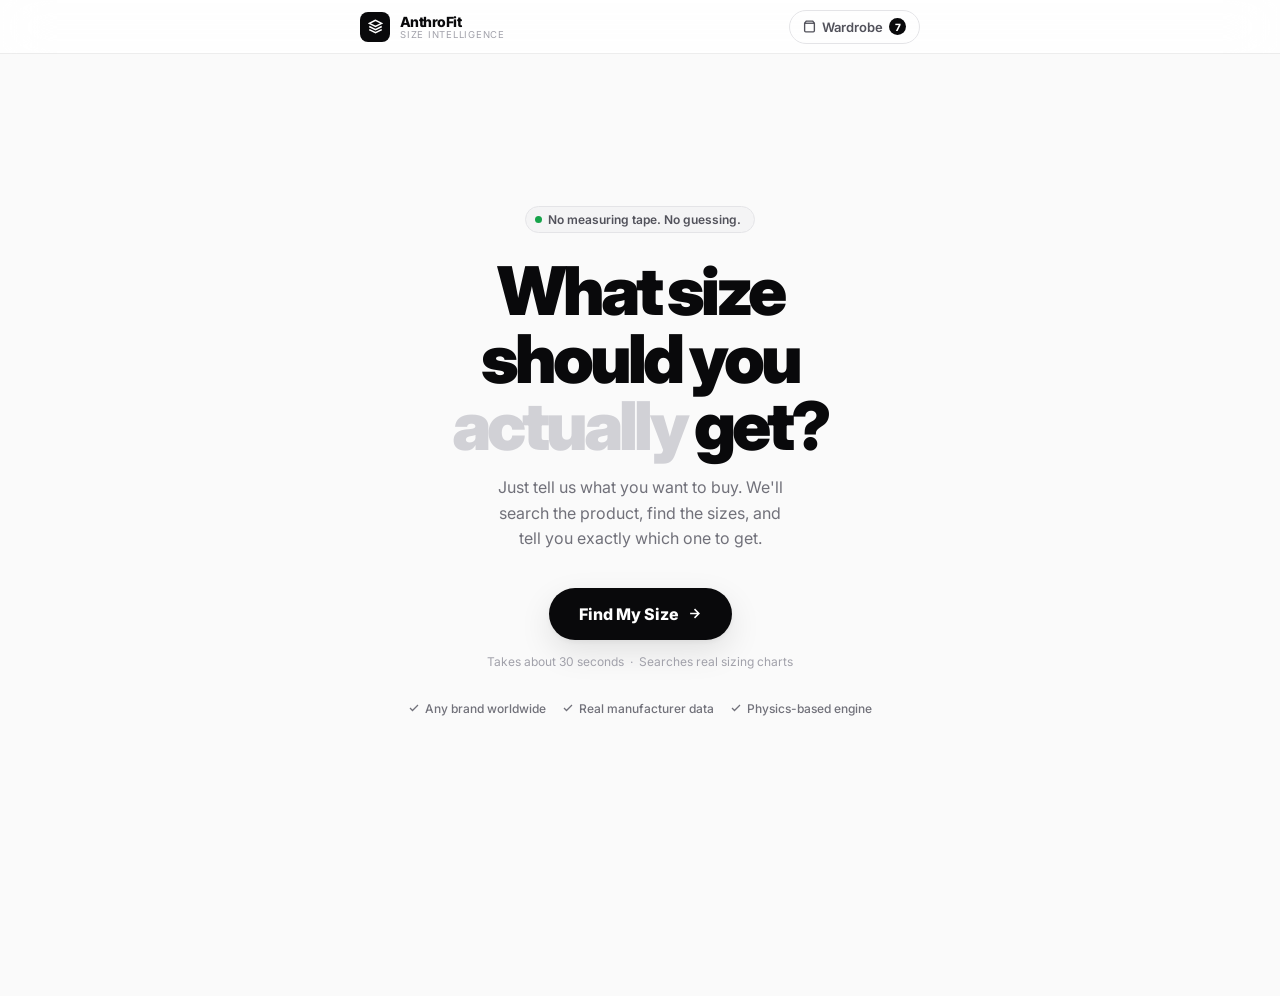
==== commit 4a1b42d0: "Oh no Oh no^2" ====
--- a/templates/questionnaire.html
+++ b/templates/questionnaire.html
@@ -34,7 +34,7 @@
    RESET
 ================================================================ */
 *,*::before,*::after{box-sizing:border-box;margin:0;padding:0}
-html{font-size:16px;height:100%}
+html{font-size:16px;height:100%;background:var(--g50)}
 body{
   font-family:'Inter',-apple-system,sans-serif;
   background:var(--g50); color:var(--b);
@@ -627,6 +627,111 @@
 }
 .manual-toggle:hover{color:var(--b)}
 
+/* Secondary Clothing Photo / Tag Scanner Button */
+.photo-scan-section{
+  margin-top:20px;
+  padding-top:16px;
+  border-top:1px solid var(--g200);
+}
+.photo-divider{
+  display:flex;
+  align-items:center;
+  gap:12px;
+  margin-bottom:14px;
+}
+.photo-divider-line{
+  flex:1;
+  height:1px;
+  background:var(--g200);
+}
+.photo-divider-text{
+  font-size:11px;
+  font-weight:700;
+  letter-spacing:.06em;
+  text-transform:uppercase;
+  color:var(--g400);
+}
+.btn-photo-secondary{
+  width:100%;
+  display:flex;
+  align-items:center;
+  gap:13px;
+  padding:13px 16px;
+  background:var(--w);
+  border:1.5px dashed var(--g300);
+  border-radius:var(--r16);
+  cursor:pointer;
+  text-align:left;
+  transition:all .18s var(--ea);
+  -webkit-tap-highlight-color:transparent;
+}
+.btn-photo-secondary:hover{
+  border-color:var(--b);
+  border-style:solid;
+  background:var(--g50);
+  transform:translateY(-1px);
+  box-shadow:var(--sh1);
+}
+.btn-photo-secondary:active{
+  transform:scale(.98);
+}
+.photo-icon-box{
+  width:42px;
+  height:42px;
+  border-radius:var(--r12);
+  background:var(--g100);
+  color:var(--b);
+  display:grid;
+  place-items:center;
+  flex-shrink:0;
+  transition:background .15s, color .15s;
+}
+.btn-photo-secondary:hover .photo-icon-box{
+  background:var(--b);
+  color:#fff;
+}
+.photo-text-box{
+  flex:1;
+  min-width:0;
+}
+.photo-title{
+  font-size:13.5px;
+  font-weight:700;
+  color:var(--b);
+  line-height:1.2;
+}
+.photo-subtitle{
+  font-size:11.5px;
+  color:var(--g500);
+  margin-top:3px;
+  line-height:1.35;
+}
+.photo-arrow-icon{
+  color:var(--g400);
+  flex-shrink:0;
+  transition:transform .15s, color .15s;
+}
+.btn-photo-secondary:hover .photo-arrow-icon{
+  color:var(--b);
+  transform:translateX(2px);
+}
+.photo-thumb-badge{
+  width:42px;
+  height:42px;
+  border-radius:var(--r8);
+  object-fit:cover;
+  border:1.5px solid var(--g200);
+  flex-shrink:0;
+}
+.sz-tag-matched{
+  background:var(--b) !important;
+  color:#fff !important;
+  font-weight:700 !important;
+  box-shadow:0 0 0 2px rgba(9,9,11,.15);
+}
+
+
+
 /* API Key Settings */
 .settings-overlay{
   position:fixed; inset:0; z-index:9999;
@@ -662,15 +767,231 @@
 .settings-error{font-size:12px; color:var(--red); margin-top:8px; display:none}
 .settings-ok{font-size:12px; color:var(--green); margin-top:8px; display:none}
 
-/* Settings gear in nav */
-.btn-settings{
-  display:flex; align-items:center; gap:5px;
-  padding:6px 10px; border:1px solid var(--g200); border-radius:var(--rpill);
-  background:var(--w); font-size:11.5px; font-weight:500; color:var(--g600);
-  cursor:pointer; transition:all .15s;
-}
-.btn-settings:hover{border-color:var(--g400); color:var(--b)}
-
+/* ================================================================
+   UX ENHANCEMENTS: Stepper, Quick Picks, CAD Wireframe & Spectrum
+================================================================ */
+
+.stepper-wrap {
+  width: 100%;
+  max-width: 520px;
+  margin: 12px auto 6px;
+  padding: 0 16px;
+  animation: fadeIn .2s ease;
+}
+.stepper-bar {
+  display: flex;
+  align-items: center;
+  justify-content: space-between;
+  background: rgba(255, 255, 255, 0.9);
+  backdrop-filter: blur(16px);
+  border: 1px solid var(--g200);
+  border-radius: var(--rpill);
+  padding: 4px 6px;
+  box-shadow: var(--sh1);
+}
+.step-item {
+  display: flex;
+  align-items: center;
+  gap: 5px;
+  padding: 4px 9px;
+  border-radius: var(--rpill);
+  font-size: 11px;
+  font-weight: 600;
+  color: var(--g400);
+  transition: all 0.2s ease;
+  user-select: none;
+}
+.step-item.active {
+  background: var(--b);
+  color: #fff;
+}
+.step-item.done {
+  color: var(--g800);
+  cursor: pointer;
+}
+.step-item.done:hover {
+  background: var(--g100);
+}
+.step-num {
+  width: 16px;
+  height: 16px;
+  border-radius: 50%;
+  background: var(--g150);
+  color: var(--g600);
+  font-size: 9.5px;
+  font-weight: 800;
+  display: grid;
+  place-items: center;
+}
+.step-item.active .step-num {
+  background: #fff;
+  color: var(--b);
+}
+.step-item.done .step-num {
+  background: var(--g200g);
+  color: var(--green);
+}
+.step-arrow {
+  font-size: 10px;
+  color: var(--g300);
+  font-weight: 700;
+}
+
+
+
+/* CAD Silhouette wireframe on result */
+.cad-silhouette-container {
+  margin: 0 24px 18px;
+  background: #090a0f;
+  border: 1px solid rgba(255, 255, 255, 0.08);
+  border-radius: var(--r20);
+  padding: 16px;
+  color: #fff;
+  position: relative;
+  overflow: hidden;
+}
+.cad-badge-row {
+  display: flex;
+  justify-content: space-between;
+  align-items: center;
+  margin-bottom: 10px;
+}
+.cad-title {
+  font-size: 11px;
+  font-weight: 700;
+  letter-spacing: 0.08em;
+  text-transform: uppercase;
+  color: #38bdf8;
+  display: flex;
+  align-items: center;
+  gap: 6px;
+}
+.cad-legend {
+  display: flex;
+  gap: 12px;
+  font-size: 11px;
+  color: #94a3b8;
+}
+.cad-legend-dot-target {
+  width: 7px;
+  height: 7px;
+  border-radius: 50%;
+  background: #38bdf8;
+  display: inline-block;
+  margin-right: 4px;
+}
+.cad-legend-dot-anchor {
+  width: 7px;
+  height: 7px;
+  border-radius: 50%;
+  background: #f59e0b;
+  display: inline-block;
+  margin-right: 4px;
+}
+.cad-svg-wrap {
+  display: flex;
+  justify-content: center;
+  align-items: center;
+  height: 190px;
+}
+.cad-stats-strip {
+  display: grid;
+  grid-template-columns: 1fr 1fr;
+  gap: 8px;
+  margin-top: 10px;
+}
+.cad-stat-box {
+  background: rgba(255, 255, 255, 0.04);
+  border: 1px solid rgba(255, 255, 255, 0.06);
+  border-radius: 8px;
+  padding: 8px 10px;
+}
+.cad-stat-k {
+  font-size: 10px;
+  color: #94a3b8;
+  text-transform: uppercase;
+}
+.cad-stat-v {
+  font-size: 13px;
+  font-weight: 700;
+  color: #f8fafc;
+  margin-top: 2px;
+}
+
+/* Interactive Size Spectrum */
+.spectrum-wrap {
+  padding: 0 24px;
+  margin-bottom: 16px;
+}
+.spectrum-head {
+  font-size: 11px;
+  font-weight: 700;
+  color: var(--g400);
+  text-transform: uppercase;
+  letter-spacing: 0.08em;
+  margin-bottom: 8px;
+}
+.spectrum-row {
+  display: flex;
+  gap: 6px;
+  overflow-x: auto;
+}
+.spectrum-chip {
+  flex: 1;
+  min-width: 58px;
+  padding: 8px 6px;
+  border-radius: var(--r12);
+  border: 1.5px solid var(--g200);
+  background: var(--g50);
+  text-align: center;
+  cursor: pointer;
+  transition: all 0.15s;
+}
+.spectrum-chip:hover {
+  border-color: var(--g400);
+}
+.spectrum-chip.active {
+  border-color: var(--b);
+  background: var(--b);
+  color: #fff;
+}
+.spectrum-sz {
+  font-size: 13px;
+  font-weight: 800;
+}
+.spectrum-status {
+  font-size: 9.5px;
+  font-weight: 600;
+  margin-top: 2px;
+  opacity: 0.85;
+}
+
+/* Share report button */
+.btn-share-report {
+  width: 100%;
+  padding: 12px;
+  background: var(--g50);
+  color: var(--g700);
+  border: 1px dashed var(--g300);
+  border-radius: var(--rpill);
+  font-size: 13px;
+  font-weight: 700;
+  cursor: pointer;
+  display: flex;
+  align-items: center;
+  justify-content: center;
+  gap: 6px;
+  transition: all .14s;
+}
+.btn-share-report:hover {
+  border-color: var(--b);
+  color: var(--b);
+  background: var(--w);
+}
+@keyframes fadeIn {
+  from { opacity: 0; transform: translateY(-4px); }
+  to { opacity: 1; transform: translateY(0); }
+}
 </style>
 </head>
 <body>
@@ -698,27 +1019,36 @@
         Wardrobe
         <span class="w-count" id="wCount">0</span>
       </button>
-      <button class="btn-settings" id="settingsNavBtn" onclick="openSettings()" title="API Key Settings">
-        <svg width="13" height="13" viewBox="0 0 24 24" fill="none" stroke="currentColor" stroke-width="2">
-          <circle cx="12" cy="12" r="3"/><path d="M12 1v2M12 21v2M4.22 4.22l1.42 1.42M18.36 18.36l1.42 1.42M1 12h2M21 12h2M4.22 19.78l1.42-1.42M18.36 5.64l1.42-1.42"/>
-        </svg>
-      </button>
     </div>
   </div>
 </nav>
 
-<!-- API Key Settings Modal -->
-<div class="settings-overlay" id="settingsOverlay" onclick="if(event.target===this)closeSettings()">
-  <div class="settings-card">
-    <div class="settings-title">Settings</div>
-    <div class="settings-desc">Enter your Google AI Studio API key to enable intelligent product search. Your key is stored locally and never sent to our servers.</div>
-    <label class="settings-label">API Key</label>
-    <input class="settings-input" id="apiKeyInput" type="password" placeholder="AIza..." autocomplete="off">
-    <div class="settings-error" id="settingsError"></div>
-    <div class="settings-ok" id="settingsOk">Key saved successfully</div>
-    <div class="settings-actions">
-      <button class="settings-btn settings-btn-ghost" onclick="closeSettings()">Cancel</button>
-      <button class="settings-btn settings-btn-primary" onclick="saveApiKey()">Save Key</button>
+<!-- Live Step Progress Bar -->
+<div class="stepper-wrap" id="stepperWrap" style="display:none">
+  <div class="stepper-bar">
+    <div class="step-item" id="step-s1" onclick="stepClick('s1')">
+      <span class="step-num">1</span>
+      <span>Product</span>
+    </div>
+    <div class="step-arrow">›</div>
+    <div class="step-item" id="step-s1b" onclick="stepClick('s1b')">
+      <span class="step-num">2</span>
+      <span>Sizes</span>
+    </div>
+    <div class="step-arrow">›</div>
+    <div class="step-item" id="step-s2" onclick="stepClick('s2')">
+      <span class="step-num">3</span>
+      <span>Anchor</span>
+    </div>
+    <div class="step-arrow">›</div>
+    <div class="step-item" id="step-s3" onclick="stepClick('s3')">
+      <span class="step-num">4</span>
+      <span>Drape</span>
+    </div>
+    <div class="step-arrow">›</div>
+    <div class="step-item" id="step-s4">
+      <span class="step-num">5</span>
+      <span>Verdict</span>
     </div>
   </div>
 </div>
@@ -765,6 +1095,7 @@
           </span>
           <input class="url-in" type="text" id="searchIn" placeholder="Nike Club Fleece Hoodie, Uniqlo AIRism T-Shirt..." autocomplete="off" autocorrect="off">
         </div>
+
       </div>
 
       <!-- URL (optional) -->
@@ -804,9 +1135,12 @@
       <!-- AI Result Preview (shown after successful lookup) -->
       <div class="ai-product-card" id="aiProductCard" style="display:none">
         <div class="ai-product-header">
-          <div>
-            <div class="ai-product-brand" id="aiProductBrand"></div>
-            <div class="ai-product-name" id="aiProductName"></div>
+          <div style="display:flex;align-items:center;gap:12px">
+            <img id="aiProductThumb" class="photo-thumb-badge" style="display:none" alt="Garment photo">
+            <div>
+              <div class="ai-product-brand" id="aiProductBrand"></div>
+              <div class="ai-product-name" id="aiProductName"></div>
+            </div>
           </div>
           <div class="ai-product-meta">
             <span class="ai-product-cat" id="aiProductCat"></span>
@@ -834,6 +1168,34 @@
         </div>
       </div>
       <button class="manual-toggle" id="manualToggle" onclick="toggleManual()">Enter details manually instead</button>
+
+      <!-- Secondary Clothing Photo / Care Tag Scanner -->
+      <div class="photo-scan-section">
+        <div class="photo-divider">
+          <div class="photo-divider-line"></div>
+          <span class="photo-divider-text">Or scan with photo</span>
+          <div class="photo-divider-line"></div>
+        </div>
+
+        <button type="button" class="btn-photo-secondary" id="btnPhotoScan" onclick="triggerGarmentPhotoUpload()">
+          <div class="photo-icon-box" id="photoIconBox">
+            <svg width="20" height="20" viewBox="0 0 24 24" fill="none" stroke="currentColor" stroke-width="2" stroke-linecap="round" stroke-linejoin="round">
+              <path d="M23 19a2 2 0 0 1-2 2H3a2 2 0 0 1-2-2V8a2 2 0 0 1 2-2h4l2-3h6l2 3h4a2 2 0 0 1 2 2z"/>
+              <circle cx="12" cy="13" r="4"/>
+            </svg>
+          </div>
+          <div class="photo-text-box">
+            <div class="photo-title">Snap or Upload Clothing Photo</div>
+            <div class="photo-subtitle">Auto-identifies shirts, pants, trousers, jeans, jackets & care tags</div>
+          </div>
+          <div class="photo-arrow-icon">
+            <svg width="16" height="16" viewBox="0 0 24 24" fill="none" stroke="currentColor" stroke-width="2.5"><polyline points="9 18 15 12 9 6"/></svg>
+          </div>
+        </button>
+
+        <!-- Hidden File Input supporting direct camera capture or photo upload -->
+        <input type="file" id="clothingPhotoInput" accept="image/*" capture="environment" style="display:none" onchange="handleGarmentPhotoFile(this)">
+      </div>
     </div>
   </div>
 
@@ -1015,6 +1377,7 @@
   {id:'s4',brand:'Lululemon',model:'Fundamental Tee',size:'M',cat:'tops',color:'Navy',fit:'perfect',_builtin:'ANCHOR-LULULEMON-FUNDAMENTAL-M'},
   {id:'s5',brand:'Nike',model:'Club Fleece Hoodie',size:'L',cat:'outerwear',color:'Grey',fit:'perfect',_builtin:'ANCHOR-NIKE-CLUB-FLEECE-L'},
   {id:'s6',brand:'Arket',model:'Jersey Boxy T-Shirt',size:'M',cat:'tops',color:'Ecru',fit:'perfect',_builtin:'ANCHOR-ARKET-BOXY-M'},
+  {id:'s7',brand:'COS',model:'Relaxed Pleated Trousers',size:'32',cat:'bottoms',color:'Navy',fit:'perfect',_builtin:'ANCHOR-LEVIS-511-32'},
 ];
 
 // ══════════════════════════════════════════════════
@@ -1080,7 +1443,52 @@
   S.prev = S.cur;
   S.cur  = id;
   updateBar(id);
+  updateStepper(id);
   scrollTo(0,0);
+}
+
+function updateStepper(id){
+  const wrap = document.getElementById('stepperWrap');
+  if(!wrap) return;
+  if(id === 's0' || id === 's5'){
+    wrap.style.display = 'none';
+    return;
+  }
+  wrap.style.display = 'block';
+
+  const steps = ['s1', 's1b', 's2', 's3', 's4'];
+  const curIdx = steps.indexOf(id);
+
+  steps.forEach((s, idx) => {
+    const el = document.getElementById('step-' + s);
+    if(!el) return;
+    el.classList.remove('active', 'done');
+    if(idx === curIdx){
+      el.classList.add('active');
+    } else if(idx < curIdx){
+      el.classList.add('done');
+    }
+  });
+}
+
+function stepClick(stepId){
+  const steps = ['s1', 's1b', 's2', 's3', 's4'];
+  const curIdx = steps.indexOf(S.cur);
+  const targetIdx = steps.indexOf(stepId);
+  if(targetIdx !== -1 && targetIdx < curIdx){
+    goTo(stepId, 'back');
+  }
+}
+
+async function quickPick(name, url){
+  const searchIn = document.getElementById('searchIn');
+  if(searchIn) searchIn.value = name;
+  const urlIn = document.getElementById('urlIn');
+  if(urlIn){
+    urlIn.value = url;
+    onUrl(urlIn);
+  }
+  await doAiLookup(name);
 }
 
 function updateBar(id){
@@ -1277,10 +1685,9 @@
     } catch(e){}
   }
 
-  // If no key configured, prompt user to add key
+  // If no key configured, warn user
   if(!S.aiKeySet && !localStorage.getItem('af_api_key')){
-    openSettings();
-    showSnack('Please set your Google AI Studio key first');
+    showSnack('API key not configured in .env');
     return null;
   }
 
@@ -1344,9 +1751,24 @@
   const card = document.getElementById('aiProductCard');
   card.style.display = 'block';
 
+  const thumbEl = document.getElementById('aiProductThumb');
+  if(thumbEl){
+    if(data._photo_url){
+      thumbEl.src = data._photo_url;
+      thumbEl.style.display = 'block';
+    } else {
+      thumbEl.style.display = 'none';
+    }
+  }
+
   document.getElementById('aiProductBrand').textContent = data.brand || '';
   document.getElementById('aiProductName').textContent = data.name || '';
-  document.getElementById('aiProductCat').textContent = (data.category || 'tops').replace(/^\w/, c=>c.toUpperCase());
+
+  let catText = (data.category || 'tops').replace(/^\w/, c=>c.toUpperCase());
+  if(data.subcategory){
+    catText += ' · ' + data.subcategory.replace(/^\w/, c=>c.toUpperCase());
+  }
+  document.getElementById('aiProductCat').textContent = catText;
 
   const priceEl = document.getElementById('aiProductPrice');
   priceEl.textContent = data.retail_price || '';
@@ -1357,8 +1779,9 @@
   sizesEl.innerHTML = '';
   (data.available_sizes || []).forEach(sz => {
     const tag = document.createElement('span');
-    tag.className = 'sz-tag';
-    tag.textContent = sz;
+    const isTag = data.detected_tag_size && String(data.detected_tag_size).toLowerCase() === String(sz).toLowerCase();
+    tag.className = isTag ? 'sz-tag sz-tag-matched' : 'sz-tag';
+    tag.textContent = isTag ? `${sz} (Tag)` : sz;
     sizesEl.appendChild(tag);
   });
 
@@ -1369,6 +1792,161 @@
   // Update continue button label while preserving arrow icon
   const contLbl = document.getElementById('contLabel');
   if(contLbl) contLbl.textContent = 'Continue to Reference Piece';
+}
+
+// ══════════════════════════════════════════════════
+//  PICTURE BASED CLOTHING IDENTIFIER (ALL-ROUNDER)
+// ══════════════════════════════════════════════════
+function triggerGarmentPhotoUpload(){
+  const inp = document.getElementById('clothingPhotoInput');
+  if(inp){
+    inp.value = ''; // Reset so same photo triggers change
+    inp.click();
+  }
+}
+
+async function handleGarmentPhotoFile(input){
+  if(!input.files || !input.files[0]) return;
+  const file = input.files[0];
+
+  // Show status indicator immediately
+  const statusEl = document.getElementById('aiStatus');
+  const cardEl = document.getElementById('aiProductCard');
+  const statusTitle = document.getElementById('aiStatusTitle');
+  const statusSub = document.getElementById('aiStatusSub');
+  const contBtn = document.getElementById('btnCont');
+
+  statusEl.style.display = 'flex';
+  cardEl.style.display = 'none';
+  statusTitle.textContent = 'Analyzing garment photo...';
+  statusSub.textContent = 'Detecting clothing type, brand & sizing specifications';
+  if(contBtn) contBtn.disabled = true;
+
+  try {
+    // Read and compress image client-side for rapid upload
+    const dataUrl = await resizeImageToDataUrl(file, 1280, 1280, 0.85);
+
+    statusTitle.textContent = 'Identifying pattern & measurements...';
+    statusSub.textContent = 'Cross-referencing cut standards with Gemini Vision';
+
+    const resp = await fetch('/api/ai/vision-identify', {
+      method: 'POST',
+      headers: {'Content-Type': 'application/json'},
+      body: JSON.stringify({
+        image_base64: dataUrl,
+        mime_type: 'image/jpeg'
+      })
+    });
+
+    const data = await resp.json();
+    statusEl.style.display = 'none';
+
+    if(data.error){
+      showSnack(data.error);
+      if(contBtn) contBtn.disabled = false;
+      return;
+    }
+
+    // Attach dataUrl so thumbnail shows on the preview card
+    data._photo_url = dataUrl;
+
+    // Populate search and manual fields
+    const displayName = (data.brand && data.brand !== 'Standard Cut' ? data.brand + ' ' : '') + (data.name || 'Garment');
+    const searchIn = document.getElementById('searchIn');
+    if(searchIn) searchIn.value = displayName;
+
+    const brandIn = document.getElementById('pBrand');
+    if(brandIn) brandIn.value = data.brand || '';
+    const nameIn = document.getElementById('pName');
+    if(nameIn) nameIn.value = data.name || '';
+
+    // Update Category Chips (all-rounder support for tops, bottoms, outerwear, knitwear)
+    const detectedCat = data.category || 'tops';
+    document.querySelectorAll('#catChips .chip').forEach(chip => {
+      if(chip.dataset.cat === detectedCat){
+        chip.classList.add('on');
+      } else {
+        chip.classList.remove('on');
+      }
+    });
+
+    // Populate Size Chips on Slide 1b with detected size offerings
+    const sizeRow = document.getElementById('sizeChips');
+    if(sizeRow && data.available_sizes && data.available_sizes.length > 0){
+      sizeRow.innerHTML = '';
+      data.available_sizes.forEach(sz => {
+        const c = document.createElement('div');
+        const isTagMatch = data.detected_tag_size && (String(data.detected_tag_size).toLowerCase() === String(sz).toLowerCase());
+        c.className = isTagMatch ? 'chip on' : 'chip on';
+        c.dataset.sz = sz;
+        c.textContent = sz;
+        c.onclick = () => c.classList.toggle('on');
+        sizeRow.appendChild(c);
+      });
+    }
+
+    // Store in global state
+    S.aiData = data;
+    S.aiDims = data.ai_dims || null;
+    S.aiMode = true;
+    S._lastSearch = displayName;
+    S.pBrand = data.brand || '';
+    S.pName = data.name || '';
+    S.pCat = detectedCat;
+    S.pSizes = data.available_sizes || [];
+
+    // Render preview card with thumbnail
+    renderAiProductCard(data);
+
+    // Update bottom bar label and enable
+    const contLbl = document.getElementById('contLabel');
+    if(contLbl) contLbl.textContent = 'Continue to Reference Piece';
+    if(contBtn) contBtn.disabled = false;
+
+    // Rich category label formatting
+    const catLabel = detectedCat === 'bottoms'
+      ? (data.subcategory ? data.subcategory.toUpperCase() : 'TROUSERS / JEANS')
+      : detectedCat.toUpperCase();
+
+    showSnack(`Identified: ${displayName} [${catLabel}]`);
+
+  } catch(err){
+    statusEl.style.display = 'none';
+    showSnack('Photo identification failed. Please try again.');
+    if(contBtn) contBtn.disabled = false;
+  }
+}
+
+function resizeImageToDataUrl(file, maxWidth, maxHeight, quality){
+  return new Promise((resolve, reject) => {
+    const reader = new FileReader();
+    reader.onload = e => {
+      const img = new Image();
+      img.onload = () => {
+        let width = img.width;
+        let height = img.height;
+        if(width > maxWidth || height > maxHeight){
+          if(width / height > maxWidth / maxHeight){
+            height = Math.round((height * maxWidth) / width);
+            width = maxWidth;
+          } else {
+            width = Math.round((width * maxHeight) / height);
+            height = maxHeight;
+          }
+        }
+        const canvas = document.createElement('canvas');
+        canvas.width = width;
+        canvas.height = height;
+        const ctx = canvas.getContext('2d');
+        ctx.drawImage(img, 0, 0, width, height);
+        resolve(canvas.toDataURL('image/jpeg', quality || 0.85));
+      };
+      img.onerror = reject;
+      img.src = e.target.result;
+    };
+    reader.onerror = reject;
+    reader.readAsDataURL(file);
+  });
 }
 
 function toggleManual(){
@@ -1626,6 +2204,7 @@
 }
 
 function buildResultCard(v){
+  const isBottom = S.pCat === 'bottoms';
   const deltaClass = d => {
     if(d==='Identical'||d==='+0.0 cm') return 'dn';
     const n=parseFloat(d); if(isNaN(n)||Math.abs(n)<0.6) return 'dn';
@@ -1642,11 +2221,69 @@
       </div>
       <div class="prod-link-txt">
         <strong>${S.pBrand} · ${S.pName}</strong>
-        Tap to open the product page
+        Tap to open the official product page
       </div>
       <button class="order-btn" onclick="window.open('${S.pUrl}','_blank')">Order ↗</button>
     </div>`:
     `<div style="height:4px"></div>`;
+
+  const spectrumHtml = v.size_scores && Object.keys(v.size_scores).length > 1 ? `
+    <div class="spectrum-wrap">
+      <div class="spectrum-head">Sizing Compatibility Spectrum</div>
+      <div class="spectrum-row">
+        ${Object.keys(v.size_scores).map(sz => {
+          const score = v.size_scores[sz];
+          const isRec = sz === v.recommended_size;
+          return `
+            <div class="spectrum-chip ${isRec ? 'active' : ''}" onclick="selectSpectrumSize('${sz}', ${score})">
+              <div class="spectrum-sz">${sz}</div>
+              <div class="spectrum-status">${isRec ? '★ Best Match' : score > 2.5 ? 'Friction' : 'Alternate'}</div>
+            </div>
+          `;
+        }).join('')}
+      </div>
+    </div>
+  ` : '';
+
+  const cadWireframeHtml = `
+    <div class="cad-silhouette-container">
+      <div class="cad-badge-row">
+        <span class="cad-title">
+          <svg width="13" height="13" viewBox="0 0 24 24" fill="none" stroke="currentColor" stroke-width="2.5"><polygon points="12 2 2 7 12 12 22 7 12 2"/><polyline points="2 17 12 22 22 17"/><polyline points="2 12 12 17 22 12"/></svg>
+          CAD Differential Vector Silhouette
+        </span>
+        <div class="cad-legend">
+          <span><span class="cad-legend-dot-target"></span> Target (${v.recommended_size})</span>
+          <span><span class="cad-legend-dot-anchor"></span> Anchor (${(v.anchor_used||'').split('(')[0].trim()})</span>
+        </div>
+      </div>
+      <div class="cad-svg-wrap">
+        <svg viewBox="0 0 260 280" width="220" height="240" fill="none">
+          ${isBottom ? `
+            <path d="M80 30 L180 30 L188 90 L172 260 L140 260 L130 115 L120 260 L88 260 L72 90 Z" 
+                  stroke="#f59e0b" stroke-width="2" stroke-dasharray="4 4" fill="rgba(245,158,11,0.06)" />
+            <path d="M78 30 L182 30 L190 92 L174 266 L138 266 L130 115 L122 266 L86 266 L70 92 Z" 
+                  stroke="#38bdf8" stroke-width="2.5" fill="rgba(56,189,248,0.08)" />
+          ` : `
+            <path d="M85 38 Q130 62 175 38 L220 76 L200 120 L166 108 L166 265 L94 265 L94 108 L60 120 L40 76 Z" 
+                  stroke="#f59e0b" stroke-width="2" stroke-dasharray="4 4" fill="rgba(245,158,11,0.06)" />
+            <path d="M82 34 Q130 60 178 34 L225 74 L204 122 L170 109 L170 272 L90 272 L90 109 L56 122 L35 74 Z" 
+                  stroke="#38bdf8" stroke-width="2.5" fill="rgba(56,189,248,0.08)" />
+          `}
+        </svg>
+      </div>
+      <div class="cad-stats-strip">
+        <div class="cad-stat-box">
+          <div class="cad-stat-k">Fit Confidence</div>
+          <div class="cad-stat-v" style="color:#10b981;">${v.fit_confidence_pct}% Optimal</div>
+        </div>
+        <div class="cad-stat-box">
+          <div class="cad-stat-k">Predicted Return Risk</div>
+          <div class="cad-stat-v" style="color:#38bdf8;">${v.return_risk_pct}% (Baseline: 32%)</div>
+        </div>
+      </div>
+    </div>
+  `;
 
   document.getElementById('resCard').innerHTML=`
     <div class="res-top">
@@ -1655,21 +2292,24 @@
         Size Verified &nbsp;·&nbsp; ${v.target_product||S.pBrand+' '+S.pName}
       </div>
       <div class="res-size-row">
-        <div class="res-sz">${v.recommended_size}</div>
+        <div class="res-sz" id="verdictSize">${v.recommended_size}</div>
         <div class="res-match">
           <div class="res-pct">${v.fit_confidence_pct}%</div>
           <div class="res-pct-l">Match</div>
         </div>
       </div>
-      <p class="res-verdict">${v.verdict_summary}</p>
+      <p class="res-verdict" id="verdictText">${v.verdict_summary}</p>
       <div class="res-anchor">
         <svg width="11" height="11" viewBox="0 0 24 24" fill="none" stroke="currentColor" stroke-width="2.5"><polyline points="20 6 9 17 4 12"/></svg>
         Matched against: ${v.anchor_used}
       </div>
     </div>
 
+    ${spectrumHtml}
+    ${cadWireframeHtml}
+
     <div class="bk">
-      <div class="bk-head">How it will feel on your body</div>
+      <div class="bk-head">Anatomical Drape & Friction Points</div>
       ${(v.friction_points||[]).map(f=>`
         <div class="bk-row">
           <div class="bk-left">
@@ -1696,11 +2336,54 @@
           Order Size ${v.recommended_size} on ${urlDomain(S.pUrl)}
         </button>`:`
         <button class="btn-main" onclick="startOver()">
-          Order Size ${v.recommended_size}
+          Select Size ${v.recommended_size}
         </button>`}
+      <button class="btn-share-report" onclick="copyVerdictReport()">
+        <svg width="14" height="14" viewBox="0 0 24 24" fill="none" stroke="currentColor" stroke-width="2"><rect width="8" height="4" x="8" y="2" rx="1" ry="1"/><path d="M16 4h2a2 2 0 0 1 2 2v14a2 2 0 0 1-2 2H6a2 2 0 0 1-2-2V6a2 2 0 0 1 2-2h2"/></svg>
+        Copy Sizing Summary
+      </button>
       <button class="btn-ghost" onclick="startOver()">← Compare a different product</button>
     </div>
   `;
+}
+
+function selectSpectrumSize(sz, score){
+  document.querySelectorAll('.spectrum-chip').forEach(c => c.classList.remove('active'));
+  const chips = Array.from(document.querySelectorAll('.spectrum-chip'));
+  const targetChip = chips.find(c => c.querySelector('.spectrum-sz')?.textContent === sz);
+  if(targetChip) targetChip.classList.add('active');
+
+  const vSize = document.getElementById('verdictSize');
+  if(vSize) vSize.textContent = sz;
+
+  const vText = document.getElementById('verdictText');
+  if(vText){
+    if(sz === S.verdict?.recommended_size){
+      vText.innerHTML = S.verdict.verdict_summary;
+    } else {
+      const diff = score > 2.5 ? 'Significant tactile friction detected' : 'Moderate dimensional offset';
+      vText.innerHTML = `Alternative preview: <strong>${sz}</strong>. ${diff} compared to your reference anchor.`;
+    }
+  }
+}
+
+function copyVerdictReport(){
+  if(!S.verdict) return;
+  const summary = `AnthroFit Verified Sizing Report:
+Product: ${S.pBrand} ${S.pName}
+Recommended Size: ${S.verdict.recommended_size}
+Fit Confidence: ${S.verdict.fit_confidence_pct}%
+Anchor Used: ${S.verdict.anchor_used}
+Predicted Return Risk: ${S.verdict.return_risk_pct}% (vs 32% baseline)`;
+  if(navigator.clipboard && navigator.clipboard.writeText){
+    navigator.clipboard.writeText(summary).then(() => {
+      showSnack('📋 Sizing report copied to clipboard!');
+    }).catch(() => {
+      showSnack('Recommended: ' + S.verdict.recommended_size);
+    });
+  } else {
+    showSnack('Recommended: ' + S.verdict.recommended_size);
+  }
 }
 
 function urlDomain(url){try{return new URL(url).hostname.replace('www.','')}catch(e){return 'store'}}
